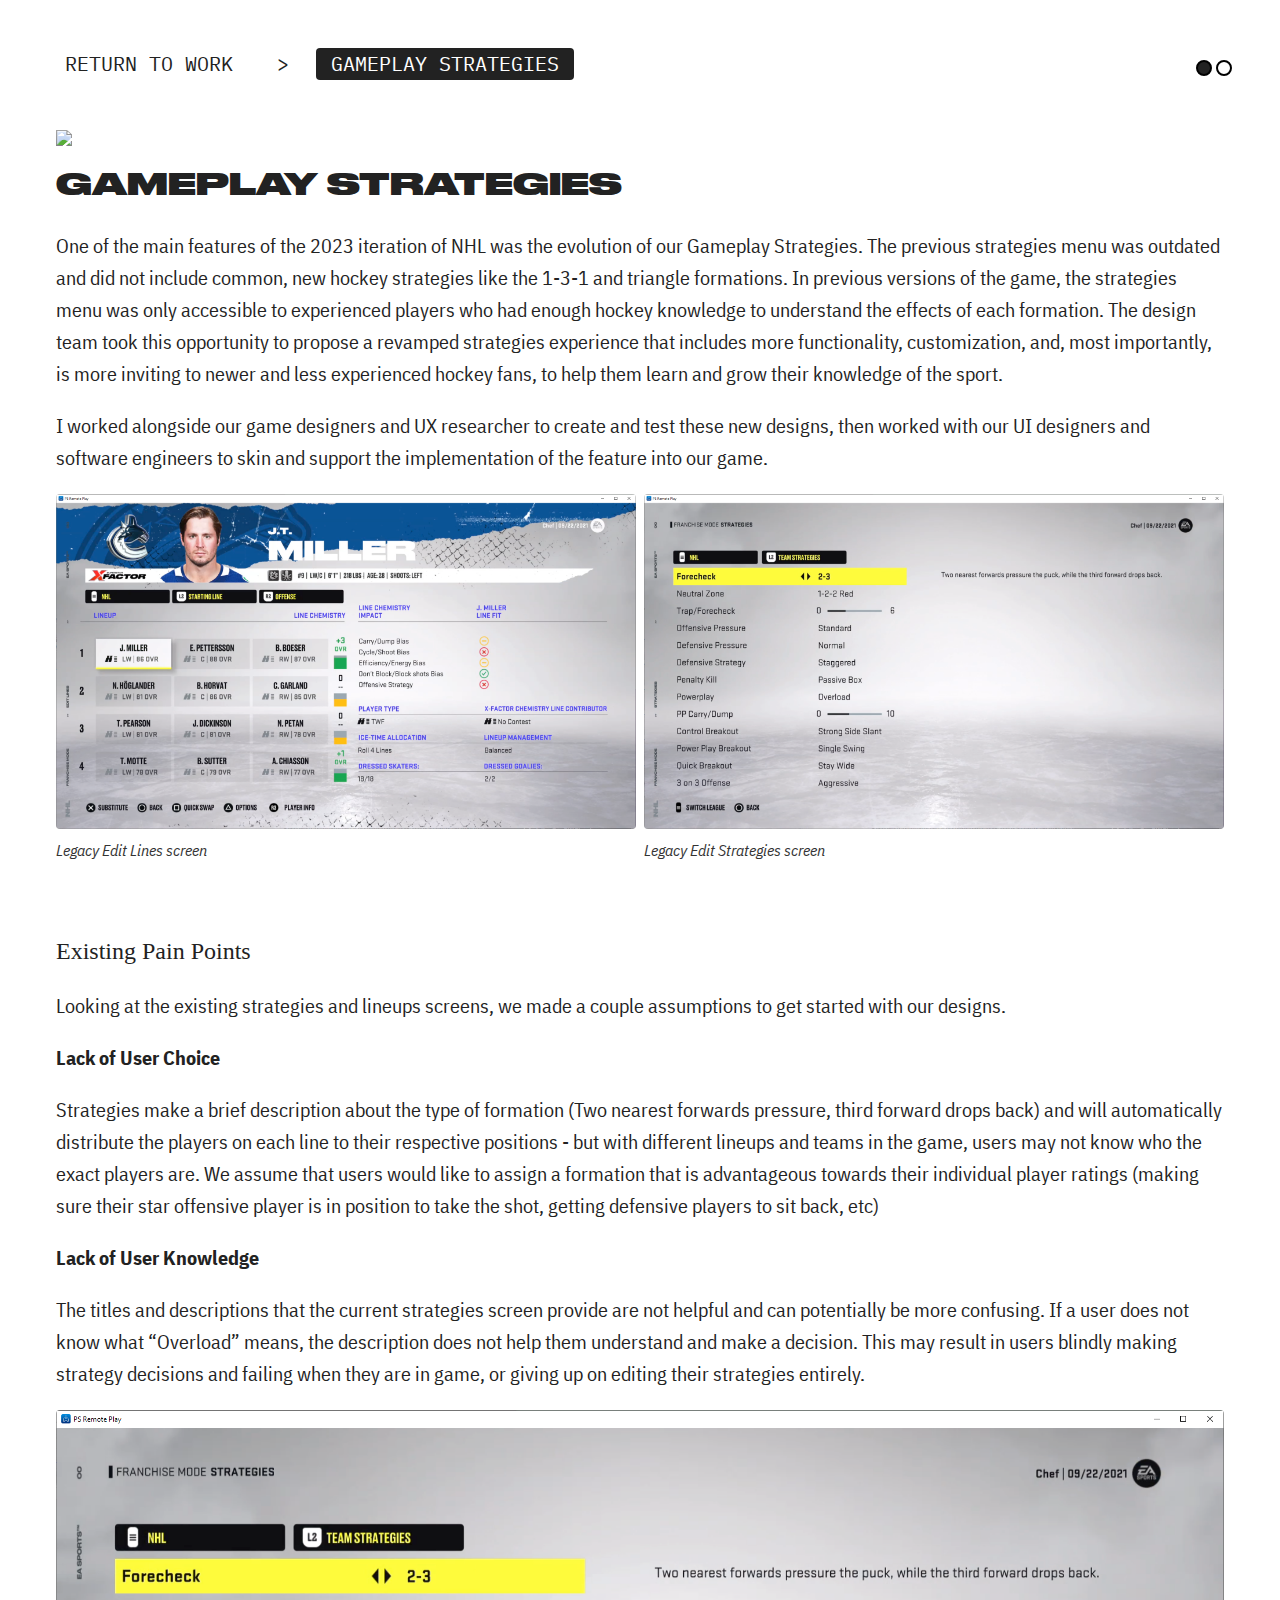
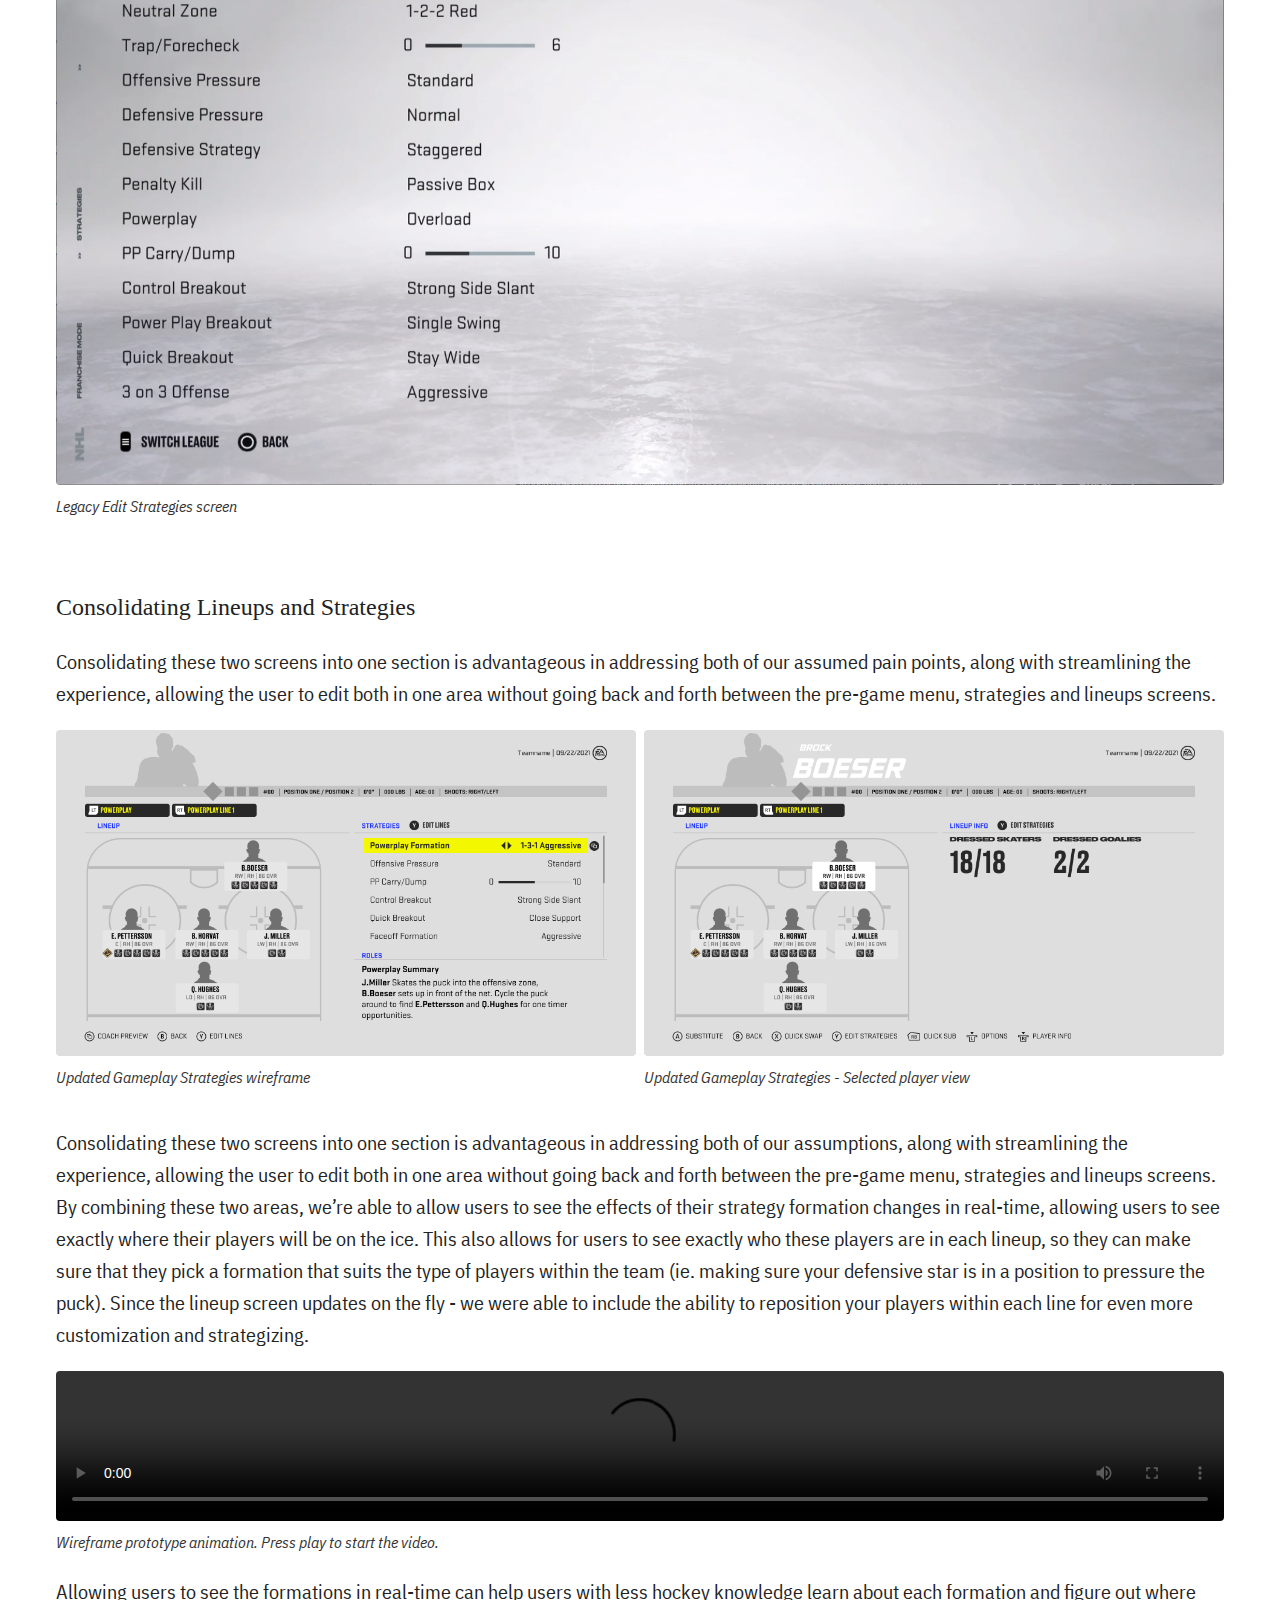
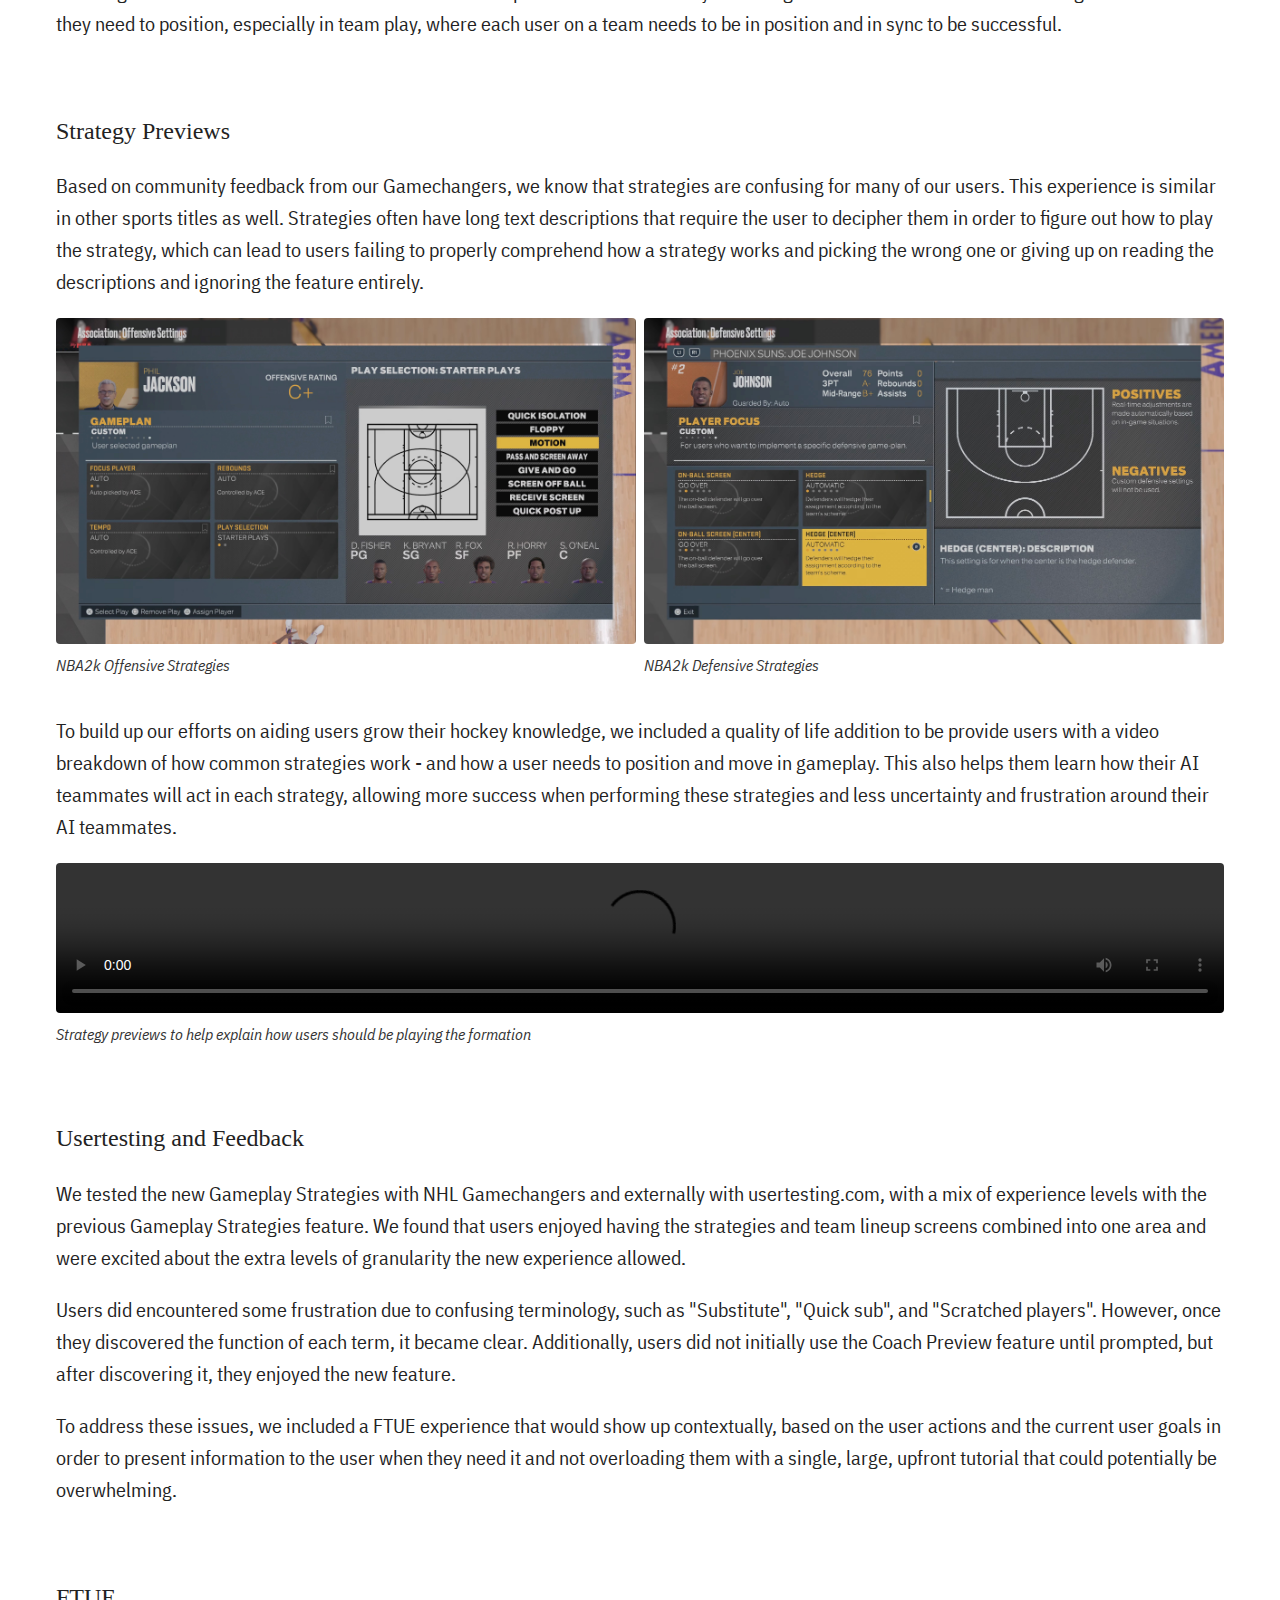
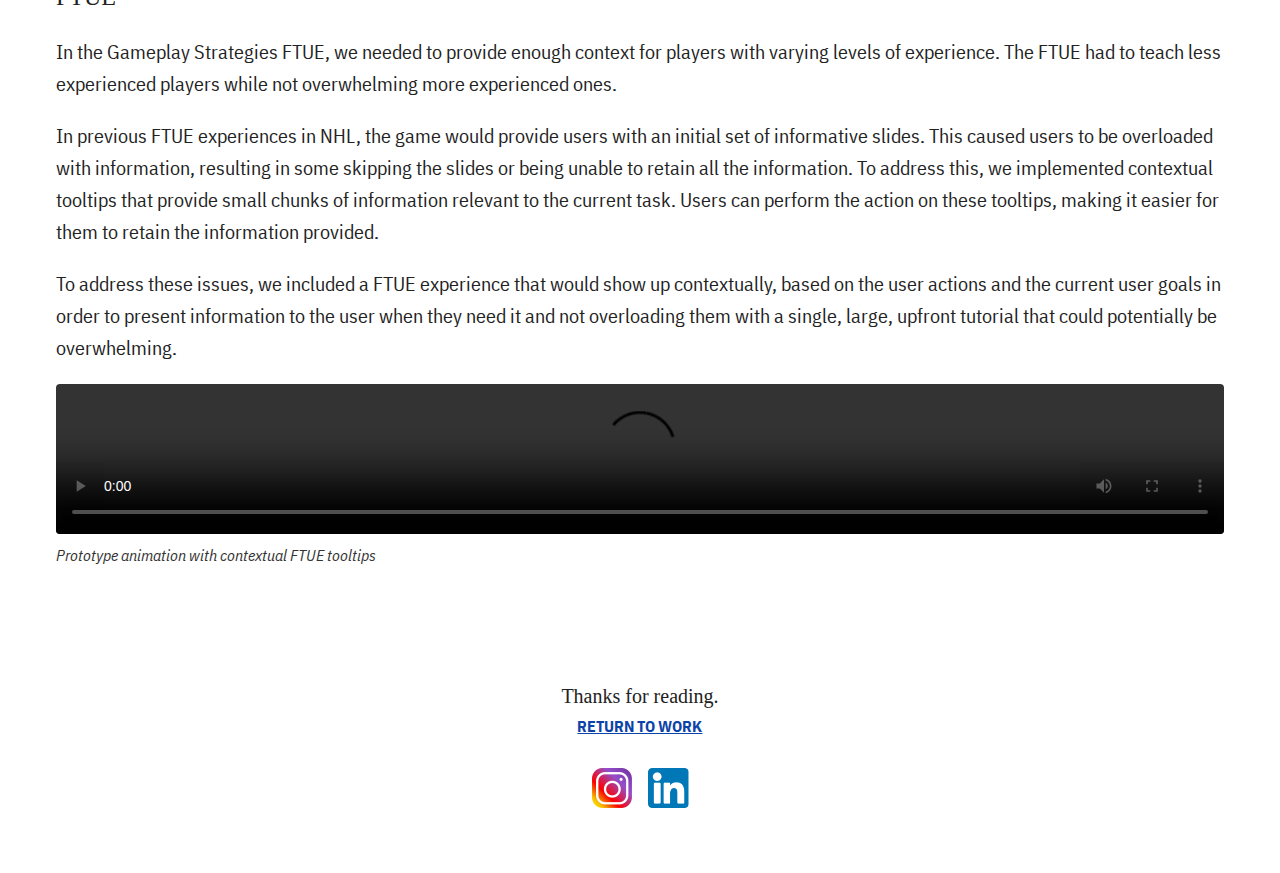
==== gameplay-strategies.html @ d0698bd5 "Added Gameplay Strats, quick fix to navbar href padding" ====
<!DOCTYPE html>
<!--[if lt IE 7]>      <html class="no-js lt-ie9 lt-ie8 lt-ie7"> <![endif]-->
<!--[if IE 7]>         <html class="no-js lt-ie9 lt-ie8"> <![endif]-->
<!--[if IE 8]>         <html class="no-js lt-ie9"> <![endif]-->
<!--[if gt IE 8]>      <html class="no-js"> <!--<![endif]-->
<html class="theme-light">
    <head>
        <meta charset="utf-8">
        <meta http-equiv="X-UA-Compatible" content="IE=edge">
        <title>Edwin Tang | Gameplay Strategies</title>
        <meta name="description" content="">
        <meta name="viewport" content="width=device-width, initial-scale=1">
        <link rel="stylesheet" href="portfolio-styles.css" type="text/css">
        <link rel="preconnect" href="https://fonts.googleapis.com">
        <link rel="preconnect" href="https://fonts.gstatic.com" crossorigin>
        <link href="https://fonts.googleapis.com/css2?family=IBM+Plex+Mono&family=IBM+Plex+Sans+Condensed:wght@400;500;700&display=swap" rel="stylesheet">
        <script src="javascript.js"></script> 
        <ul class="navbar">
            <div class="navbar-menu">
                <li class="navbar-item"><a href="index.html">RETURN TO WORK</a></li>
                <li class="navbar-arrow">></li>
                <li class="navbar-item-active ">GAMEPLAY STRATEGIES</li>    
            </div>
            <div class="color-change">
                <button class="color-change-icon" onclick="setDarkTheme()" id="dark-icon"></button>
                <button class="color-change-icon" onclick="setLightTheme()" id="light-icon"></button>
            </div>
        </ul>
    </head>
    <body>
        <!--[if lt IE 7]>
            <p class="browsehappy">You are using an <strong>outdated</strong> browser. Please <a href="#">upgrade your browser</a> to improve your experience.</p>
        <![endif]-->
        <div class="project-image">
            <img src="Assets/Project Thumbnails/NHL - Strategies Large Thumbnail.png" class="project-thumbnails">
        </div>

        <div class="project-intro">
            <span class="wide-text">GAMEPLAY STRATEGIES</span>
            <p>
                One of the main features of the 2023 iteration of NHL was the evolution of our Gameplay Strategies. The previous strategies menu was outdated and did not include common, new hockey strategies like the 1-3-1 and triangle formations. In previous versions of the game, the strategies menu was only accessible to experienced players who had enough hockey knowledge to understand the effects of each formation. The design team took this opportunity to propose a revamped strategies experience that includes more functionality, customization, and, most importantly, is more inviting to newer and less experienced hockey fans, to help them learn and grow their knowledge of the sport.
            </p>
            <p>
                I worked alongside our game designers and UX researcher to create and test these new designs, then worked with our UI designers and software engineers to skin and support the implementation of the feature into our game.
            </p>
            <p>
                <div class="two-column-row">
                    <div class="column">
                        <img src="Assets/gameplay-strategies/Legacy Edit Lines.png">
                        <p class="image-footer">Legacy Edit Lines screen</p>
                    </div>
                    <div class="column">
                        <img src="Assets/gameplay-strategies/Legacy Strategies.png">
                        <p class="image-footer">Legacy Edit Strategies screen</p>
                    </div>
                </div>
            </p>

        </div>
        <br />
        <div class="project-body">
            <span class="project-subheader">Existing Pain Points</span>
            <p>
                Looking at the existing strategies and lineups screens, we made a couple assumptions to get started with our designs. 
            </p>
            <p>
                <span style="font-weight: 700;">Lack of User Choice</span>
                <p>
                    Strategies make a brief description about the type of formation (Two nearest forwards pressure, third forward drops back) and will automatically distribute the players on each line to their respective positions - but with different lineups and teams in the game, users may not know who the exact players are. We assume that users would like to assign a formation that is advantageous towards their individual player ratings (making sure their star offensive player is in position to take the shot, getting defensive players to sit back, etc) 
                </p>
            </p>
            <p>
                <span style="font-weight: 700;">Lack of User Knowledge</span>
                <p>
                    The titles and descriptions that the current strategies screen provide are not helpful and can potentially be more confusing. If a user does not know what “Overload” means, the description does not help them understand and make a decision. This may result in users blindly making strategy decisions and failing when they are in game, or giving up on editing their strategies entirely.
                </p>
            </p>
            <div class="column">
                <img src="Assets/gameplay-strategies/Legacy Strategies.png">
                <p class="image-footer">Legacy Edit Strategies screen</p>
            </div>
            <br />
            <p><span class="project-subheader">Consolidating Lineups and Strategies</span></p>
            <p>
                Consolidating these two screens into one section is advantageous in addressing both of our assumed pain points, along with streamlining the experience, allowing the user to edit both in one area without going back and forth between the pre-game menu, strategies and lineups screens.
            </p>
            <p>
                <div class="two-column-row">
                    <div class="column">
                        <img src="Assets/gameplay-strategies/Strategies Wireframe - Default View.png">
                        <p class="image-footer">Updated Gameplay Strategies wireframe</p>
                    </div>
                    <div class="column">
                        <img src="Assets/gameplay-strategies/Strategies Wireframe - Edit Skater.png">
                        <p class="image-footer">Updated Gameplay Strategies - Selected player view</p>
                    </div>
                </div>
            </p>
            <p>
                Consolidating these two screens into one section is advantageous in addressing both of our assumptions, along with streamlining the experience, allowing the user to edit both in one area without going back and forth between the pre-game menu, strategies and lineups screens. By combining these two areas, we’re able to allow users to see the effects of their strategy formation changes in real-time, allowing users to see exactly where their players will be on the ice. This also allows for users to see exactly who these players are in each lineup, so they can make sure that they pick a formation that suits the type of players within the team (ie. making sure your defensive star is in a position to pressure the puck). Since the lineup screen updates on the fly - we were able to include the ability to reposition your players within each line for even more customization and strategizing.
            </p>
            <video controls loop><source src="Assets/gameplay-strategies/Strategies-Wireframe-Vid.mp4" type="video/mp4"></video>
            <p class="image-footer">Wireframe prototype animation. Press play to start the video.</p>
            <p>
                Allowing users to see the formations in real-time can help users with less hockey knowledge learn about each formation and figure out where they need to position, especially in team play, where each user on a team needs to be in position and in sync to be successful.
            </p>

            <br />

            <p><span class="project-subheader">Strategy Previews</span></p>
            <p>
                Based on community feedback from our Gamechangers, we know that strategies are confusing for many of our users. This experience is similar in other sports titles as well. Strategies often have long text descriptions that require the user to decipher them in order to figure out how to play the strategy, which can lead to users failing to properly comprehend how a strategy works and picking the wrong one or giving up on reading the descriptions and ignoring the feature entirely.

                <p>
                    <div class="two-column-row">
                        <div class="column">
                            <img src="Assets/gameplay-strategies/NBA2k-Offensive-Settings.jpeg">
                            <p class="image-footer">NBA2k Offensive Strategies</p>
                        </div>
                        <div class="column">
                            <img src="Assets/gameplay-strategies/NBA2k-Defensive-Settings.jpeg">
                            <p class="image-footer">NBA2k Defensive Strategies</p>
                        </div>
                    </div>
                </p>
                <p>
                    To build up our efforts on aiding users grow their hockey knowledge, we included a quality of life addition to be provide users with a video breakdown of how common strategies work - and how a user needs to position and move in gameplay. This also helps them learn how their AI teammates will act in each strategy, allowing more success when performing these strategies and less uncertainty and frustration around their AI teammates.
                </p>
                <video controls loop><source src="Assets/gameplay-strategies/Formation-Preview.mp4" type="video/mp4"></video>
            <p class="image-footer">Strategy previews to help explain how users should be playing the formation</p>

            </p>
            <br />
            <p>
                <p><span class="project-subheader">Usertesting and Feedback</span></p>
                <p>
                    We tested the new Gameplay Strategies with NHL Gamechangers and externally with usertesting.com, with a mix of experience levels with the previous Gameplay Strategies feature. We found that users enjoyed having the strategies and team lineup screens combined into one area and were excited about the extra levels of granularity the new experience allowed.   
                </p>
                <p>
                    Users did encountered some frustration due to confusing terminology, such as "Substitute", "Quick sub", and "Scratched players". However, once they discovered the function of each term, it became clear. Additionally, users did not initially use the Coach Preview feature until prompted, but after discovering it, they enjoyed the new feature.
                </p>
                <p>
                    To address these issues, we included a FTUE experience that would show up contextually, based on the user actions and the current user goals in order to present information to the user when they need it and not overloading them with a single, large, upfront tutorial that could potentially be overwhelming.
                </p>
            </p>
            <br />
            <p>
                <p><span class="project-subheader">FTUE</span></p>
                <p>
                    In the Gameplay Strategies FTUE, we needed to provide enough context for players with varying levels of experience. The FTUE had to teach less experienced players while not overwhelming more experienced ones.
                </p>
                <p>
                    In previous FTUE experiences in NHL, the game would provide users with an initial set of informative slides. This caused users to be overloaded with information, resulting in some skipping the slides or being unable to retain all the information. To address this, we implemented contextual tooltips that provide small chunks of information relevant to the current task. Users can perform the action on these tooltips, making it easier for them to retain the information provided.
                </p>
                <p>
                    To address these issues, we included a FTUE experience that would show up contextually, based on the user actions and the current user goals in order to present information to the user when they need it and not overloading them with a single, large, upfront tutorial that could potentially be overwhelming.
                </p>
                <video controls loop><source src="Assets/gameplay-strategies/FTUE-prototype.mp4" type="video/mp4"></video>
                <p class="image-footer">Prototype animation with contextual FTUE tooltips</p>
                <br />
            </p>

                <!----
                <div class="two-column-row">
                    <div class="column">
                        <img src="Assets/placeholder.png">
                    </div>
                    <div class="column">
                        <img src="Assets/placeholder.png">
                    </div>
                </div>
            </p>
        </div>


        <div class="two-column-row">
            <div class="column">
                <img src="Assets/placeholder.png">
            </div>
            <div class="column">
                <img src="Assets/placeholder.png">
            </div>
        </div>
    -->

        <div class="footer" id="social">
            <div class="footer-text-container">
                <span id="footer-text">Thanks for reading.</span>
                <a href="index.html#projects" id="back-to-top">RETURN TO WORK</a>
            </div>
            <div class="social-icons">
                <a target="_blank" href="https://www.instagram.com/ewkthanks/"><img class="footer-social-icons" src="Assets/social-icons/ig-icon.png"></a>
                <a target="_blank" href="https://www.linkedin.com/in/edwin-tang-b3b649b4/"><img class="footer-social-icons" src="Assets/social-icons/linkedin-icon.png"></a>
            </div>
        </div>
    </body>
</html>
---- portfolio-styles.css ----
@font-face {
    font-family: 'Druk-Wide';
    src: url(/fonts/Druk-Wide-Heavy.ttf);
    font-weight: bold;
    font-style: normal;
}

@font-face {
    font-family: 'Druk-Wide';
    src: url(/fonts/Druk-Wide-Medium.ttf);
    font-weight: normal;
    font-style: normal;
}

/*Theme Setup*/
.theme-light {
    --background-color: #fff;
    --font-color: #222;
    --footer-color: #333;
    --navhover-bg-color: #222;
    --navhover-color: #fff;
    --links-color: #0C43A8;
}

.theme-dark {
    --background-color: #222222;
    --font-color: #fff;
    --footer-color: #cbcbcb;
    --navhover-bg-color: #fff;
    --navhover-color: #222;
    --links-color: #7BA7F8;
}

html {
    scroll-behavior: smooth;
}

.hyperlinks {
    font-weight: 700;
    color: var(--links-color);
}

/*Navbar Styling*/

.navbar {
    list-style-type: none;
    font-family: 'IBM Plex Mono', monospace;
    max-height: 117px;
    position: fixed;
    display: flex;
    padding: 48px 48px 32px 48px;
    justify-content: space-between;
    align-items: center;
    background-color: var(--background-color);
    left: 0px;
    right: 0px;
    top: 0px;
    margin-top: 0px;

}

.navbar-menu {
    display: block;
    align-items: center;
    align-self: stretch;
    width: auto;
}

.navbar-menu a {
    color: var(--font-color);
    text-decoration: none;
}

.navbar-item {
    display: inline-block;
    padding: 0px;
    border-radius: 4px;
}

.navbar-item a {
    padding: 4px 17px 4px 17px;
}

.navbar-arrow {
    display: inline-block;
    padding: 0px 15px 0px 15px;
    border-radius: 4px;
    color: var(--font-color);
}
 
.navbar-item:hover {
    background-color: var(--navhover-bg-color);
    color: var(--navhover-color);
    -webkit-transition: all 150ms ease-in-out;
    -moz-transition: all 150ms ease-in-out;
    transition: all 150ms ease-in-out;
}

.navbar-item:not(hover) {
    background-color: var(--background-color);
    color: var(--font-color);
    -webkit-transition: all 150ms ease-in-out;
    -moz-transition: all 150ms ease-in-out;
    transition: all 150ms ease-in-out;
}

.navbar-item a:hover {
    color: var(--navhover-color);
    -webkit-transition: all 150ms ease-in-out;
    -moz-transition: all 150ms ease-in-out;
    transition: all 150ms ease-in-out;
}

.navbar-item a:not(hover) {
    color: var(--font-color);
    -webkit-transition: all 150ms ease-in-out;
    -moz-transition: all 150ms ease-in-out;
    transition: all 150ms ease-in-out;
}

/* Active Breadcrumb*/
.navbar-item-active {
    display: inline-block;
    background-color: var(--navhover-bg-color);
    color: var(--navhover-color);
    padding: 0px 15px;
    border-radius: 4px;
}

/*Color Change Icons*/

.color-change {
    display: flex;
    align-items: flex-start;
    gap: 4px;
}

.color-change-icon {
    display: inline-block;
    height: 16px;
    width: 16px;
}

#dark-icon {
    background-color:#222;
    border: 2px solid black;    
    
    border-radius:50%;
    -moz-border-radius:50%;
    -webkit-border-radius:50%;
    
}

#light-icon {
    background-color:#fff;
    border: 2px solid black;    
    border-radius:50%;
    -moz-border-radius:50%;
    -webkit-border-radius:50%;
    
    
}

/*End Color Change and Navbar*/

body {
    background-color: var(--background-color);
    font-family: 'IBM Plex Sans Condensed', sans-serif;
    font-size: 20px;
    color: var(--font-color);
    line-height: 1.6;
}

ul li:not(:last-child) {
    margin-bottom: 8px;
}

.hero {
    display: flex;
    height: 70vh;
    padding: 64px 48px;
    flex-direction: column;
    justify-content: center;
    align-items: center;
    flex-shrink: 0;
    
}

.hero-intro-container {
    margin: auto;
    display: flex;
    padding: 32px;
    flex-direction: column;
    align-items: flex-start;
    align-self: stretch;
    gap: 0px;
    width: 640px;
}

.hero-intro-container p:not(:last-child) {
    margin-bottom: 16px;
    margin-top: 0px;
}

.hero-intro-container p:last-child {
    margin: 0px;
}

#hero-subheader {
    font-weight: 500;
}

#header {
    font-family: 'Druk-Wide';
    font-weight: bold;
    font-size: 30px;
    
}

#easports {
    color: var(--links-color);
    font-weight: 700;   
}

#resume {
    color: var(--links-color);
    font-weight: 700;
    font-size: 16px;
    margin-right: 32px;
}

#linkedin {
    color: var(--links-color);
    font-weight: 700;
    font-size: 16px;
}


/*Projects Container*/

.projects {
    display: flex;
    max-width: 1528px;
    height: 100%;
    margin-left: auto;
    margin-right: auto;
    padding: 64px 48px;
    flex-direction: column;
    justify-content: center;
    align-items: center;
    flex-shrink: 0;
    
}

.projects-header {
    display: flex;
    justify-content: space-between;
    align-items: center;
    align-self: stretch;
    width: 100%;
}

.wide-text {
    font-family: 'Druk-Wide';
    font-weight: bold;
    font-size: 30px;
    color: var(--font-color);
    
}

.project-filter {
    list-style-type: none;
    font-family: 'IBM Plex Mono', monospace;
    display: flex;
    align-items: flex-start;
    
}

/*
.project-filter li:hover {
    background-color: var(--navhover-bg-color);
    color: var(--navhover-color);
    -webkit-transition: all 150ms ease-in-out;
    -moz-transition: all 150ms ease-in-out;
    transition: all 150ms ease-in-out;
}
*/
.project-filter .filter-button {
    background-color: var(--background-color);
    font-family: 'IBM Plex Mono', monospace;
    font-size: 18px;
    border: none;
    padding: 8px 15px 8px 15px;
    border-radius: 4px;
}

.project-filter .filter-button:not(:last-child) {
    margin-right: 8px;
}

.project-filter .filter-button:hover {
    background-color: var(--navhover-bg-color);
    color: var(--navhover-color);
    -webkit-transition: all 150ms ease-in-out;
    -moz-transition: all 150ms ease-in-out;
    transition: all 150ms ease-in-out;
    cursor: pointer;
}

.project-filter .filter-button.filter-active {
    background-color: var(--navhover-bg-color);
    color: var(--navhover-color);
}

.project-filter .filter-button:not(hover) {
    background-color: var(--background-color);
    color: var(--font-color);
    -webkit-transition: all 150ms ease-in-out;
    -moz-transition: all 150ms ease-in-out;
    transition: all 150ms ease-in-out;
}

.project-filter-link {
    display: none;
}

.project-filter-show {
    display: block;
}

.project-thumbnails-container {
    margin-top: 40px;
}

.project-thumbnails-container:hover a {
    opacity: 0.7;
    -webkit-transition: opacity 300ms ease-in-out;
    -moz-transition: opacity 300ms ease-in-out;
    transition: opacity 300ms ease-in-out;
}

.project-thumbnails-container:not(hover) a {
    opacity: 1;
    -webkit-transition: opacity 300ms ease-in-out;
    -moz-transition: opacity 300ms ease-in-out;
    transition: opacity 300ms ease-in-out;
}

.project-thumbnails {
    width: 100%;
}

.project-thumbnails-container a:hover {
    opacity: 1;
    -webkit-transition: opacity 300ms ease-in-out;
    -moz-transition: opacity 300ms ease-in-out;
    transition: opacity 300ms ease-in-out;
}

/*Footer Styling*/

.footer {
    display: flex;
    max-width: 1528px;
    height: auto;
    margin-left: auto;
    margin-right: auto;
    padding: 48px 24px;
    flex-direction: column;
    justify-content: center;
    align-items: center;
    flex-shrink: 0;
}

.footer-text-container {
    display: flex;
    flex-direction: column;
    align-items: flex-start;
    gap: 8px;
}

#footer-text {
    color: var(--font-color);
    font-family: 'Druk-Wide';
    font-weight: normal;
    font-size: 20px;
    font-style: normal;
    line-height: normal;
}

#back-to-top {
    color: var(--links-color);
    font-family: IBM Plex Sans Condensed;
    font-size: 16px;
    font-style: normal;
    font-weight: 700;
    line-height: normal;
    text-decoration-line: underline;
    align-items: center;
    display: flex;
    margin: auto;
}

.social-icons {
    margin-top: 32px;
    display: flex;
    align-items: flex-start;
    gap: 16px;
}

.footer-social-icons {
    height: 40px;
    width: auto;
}

/*PROJECT PAGE CSS*/
.project-image {
    margin-top: 130px;
    max-width: 1528px;
    margin-left: auto;
    margin-right: auto;
    display: flex;
    flex-direction: column;
    align-items: center;
    gap: 10px; 
    padding: 0px 48px;
}

.project-intro {
    margin-top: 16px;
    max-width: 1528px;
    margin-left: auto;
    margin-right: auto;
    padding: 0px 48px;
}

.project-intro img {
    max-width: 1528px;
    width: 100%;
    margin-left:auto;
    margin-right: auto;
}

.image-footer {
    font-size: 16px;
    color: var(--footer-color);
    margin-top: 0%;
    font-style: italic;
}

.project-body {
    padding: 0px 48px;
    max-width: 1528px;
    margin-left: auto;
    margin-right: auto;
}

.project-body img {
    width: 100%;
    border-radius: 4px;
}

video {
    width: 100%;
    border-radius: 4px;
}

.project-subheader {
    font-family: 'Druk-Wide';
    font-size: 24px;
    color: var(--font-color);
    
}

strong {
    color: #F5BD42;
}

/*TWO COLUMN GRID*/

.two-column-row {
    display: flex;
    column-gap: 8px;
}


.two-column-row .column {
    flex: 50%;
}

.two-column-row .column img {
    width: 100%;
    border-radius: 4px;
}
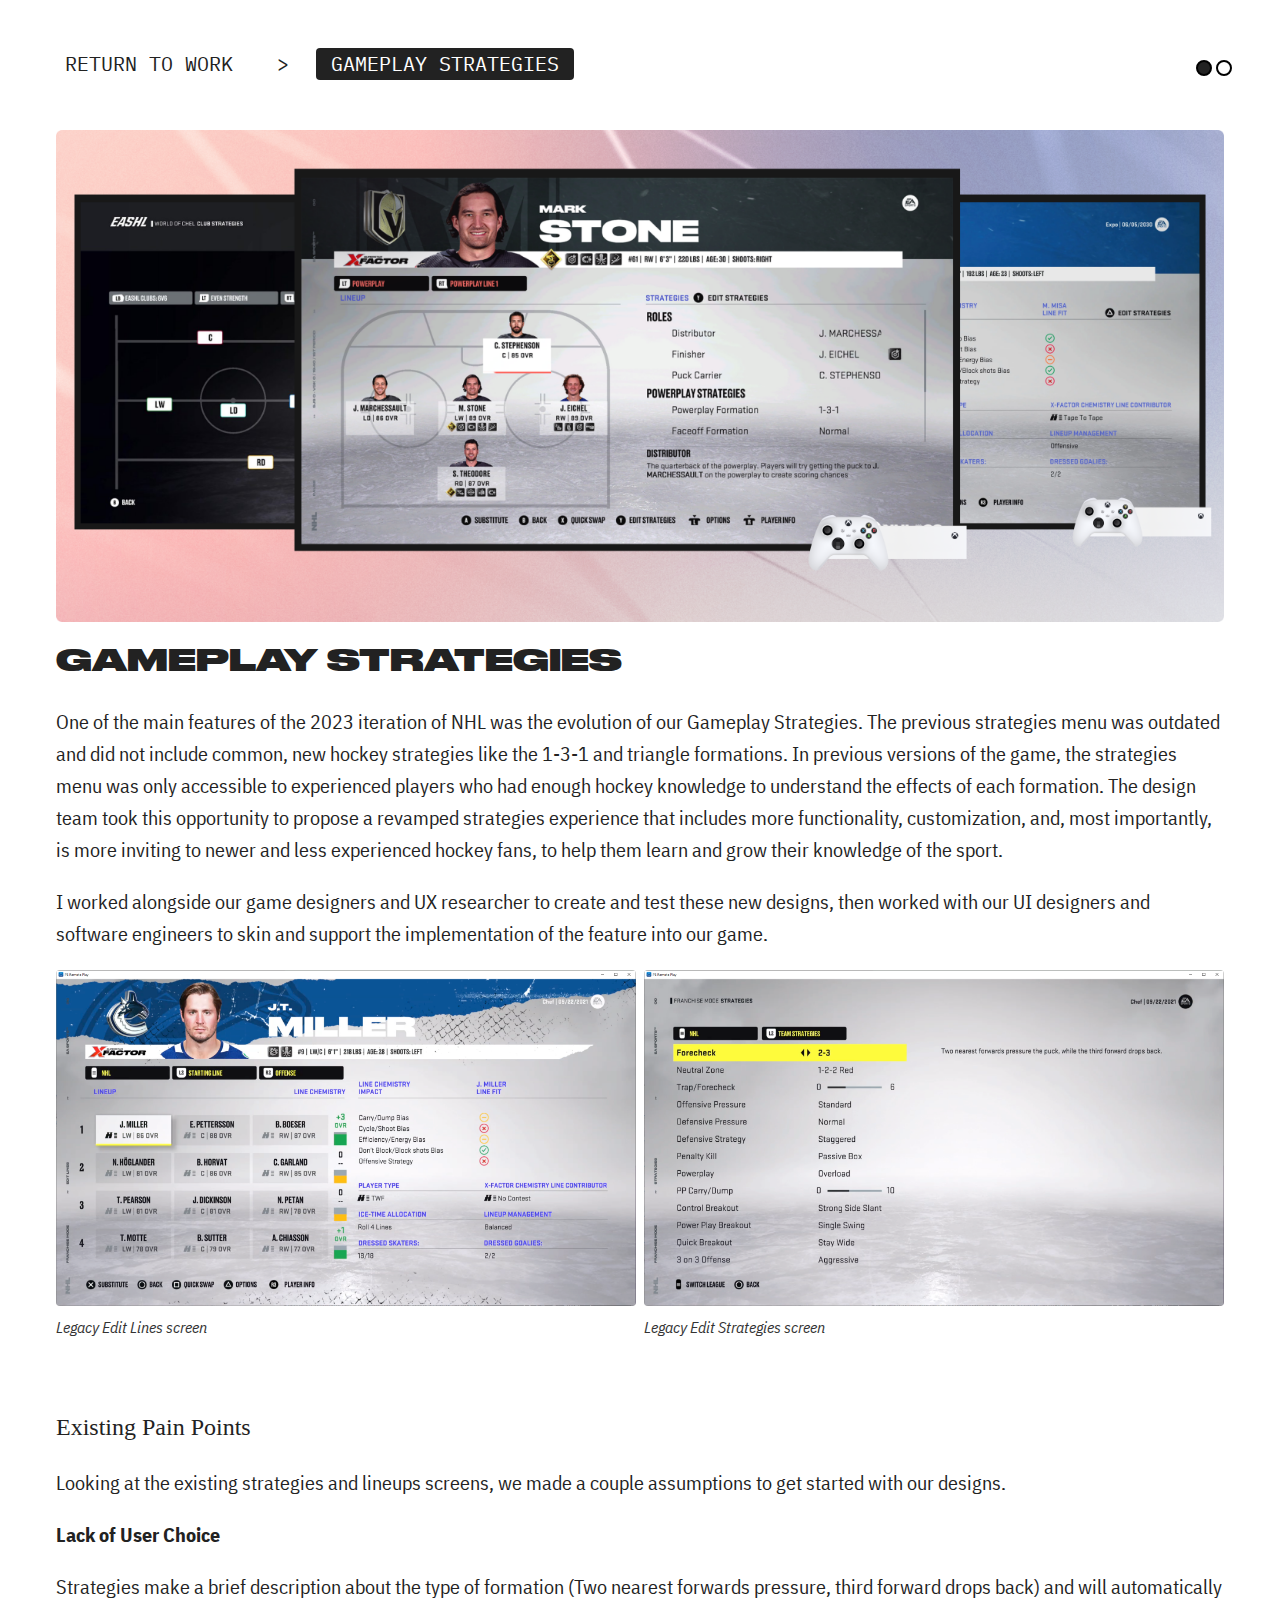
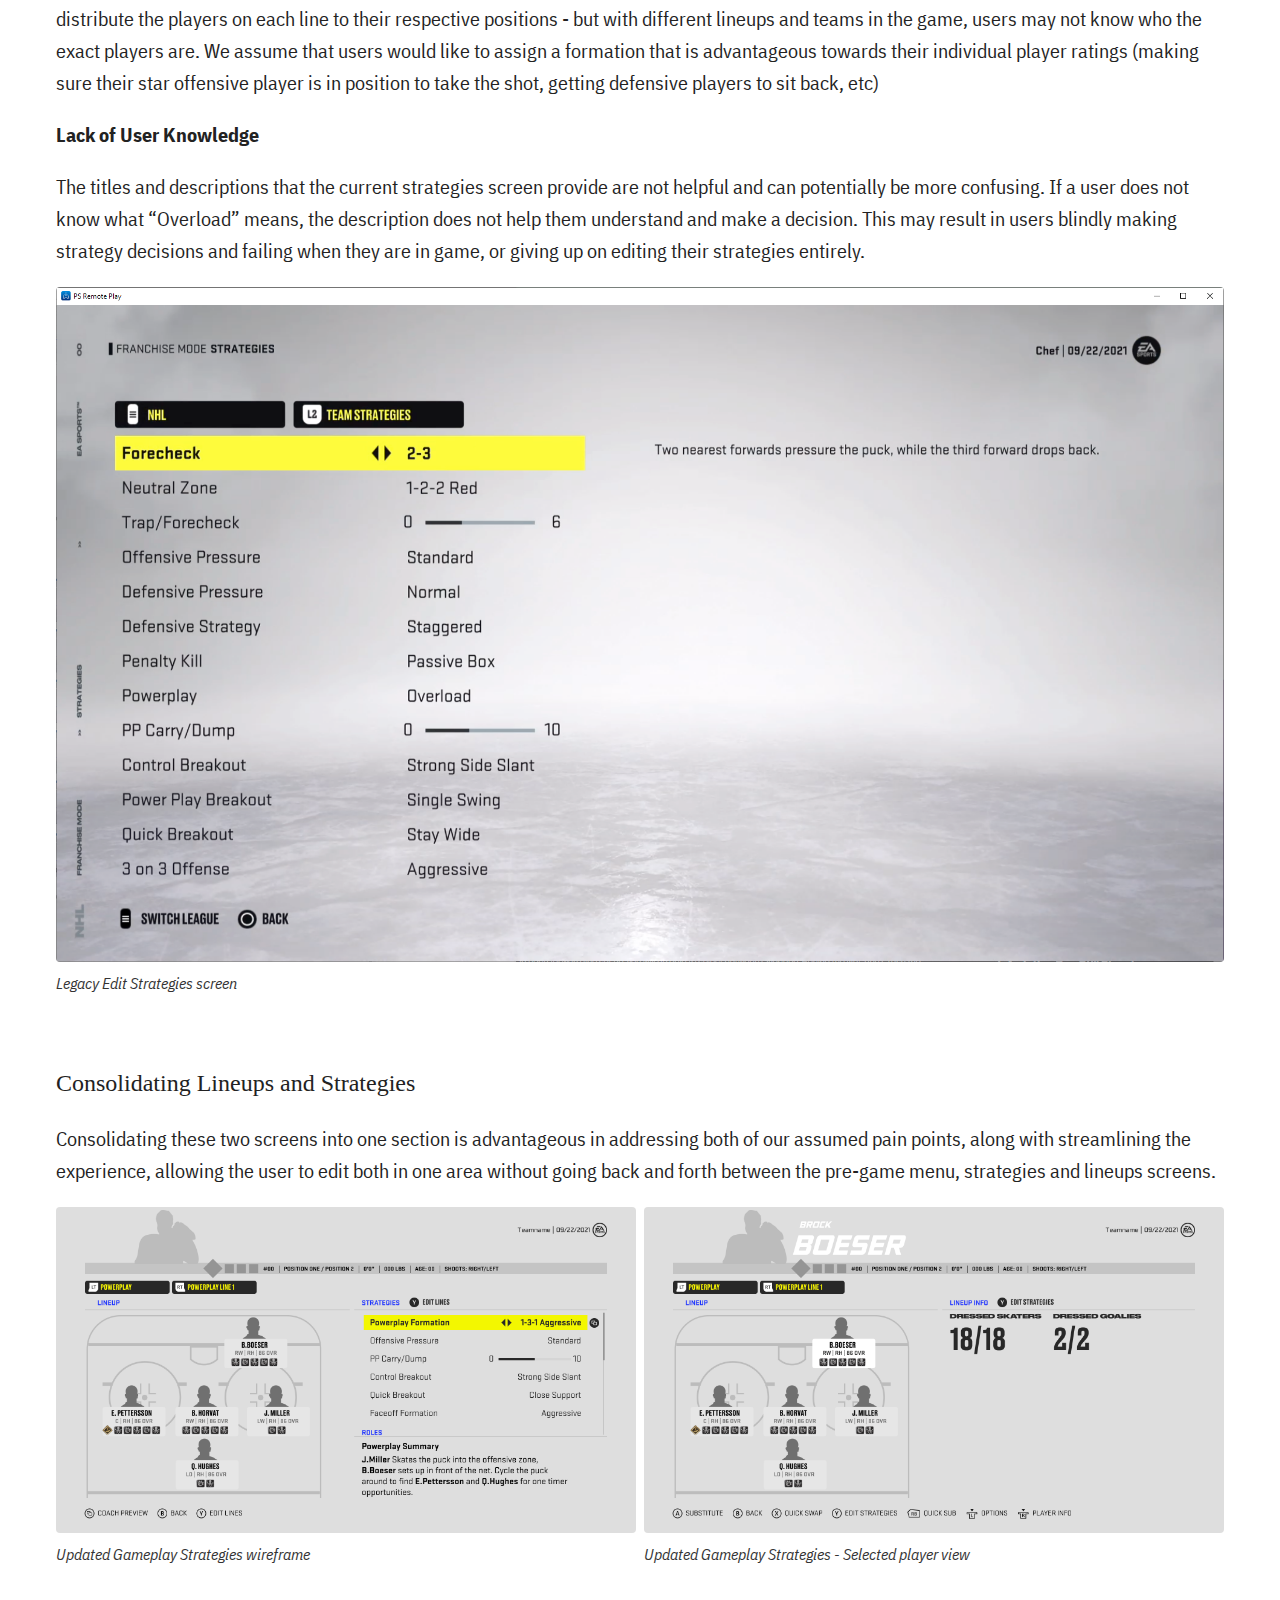
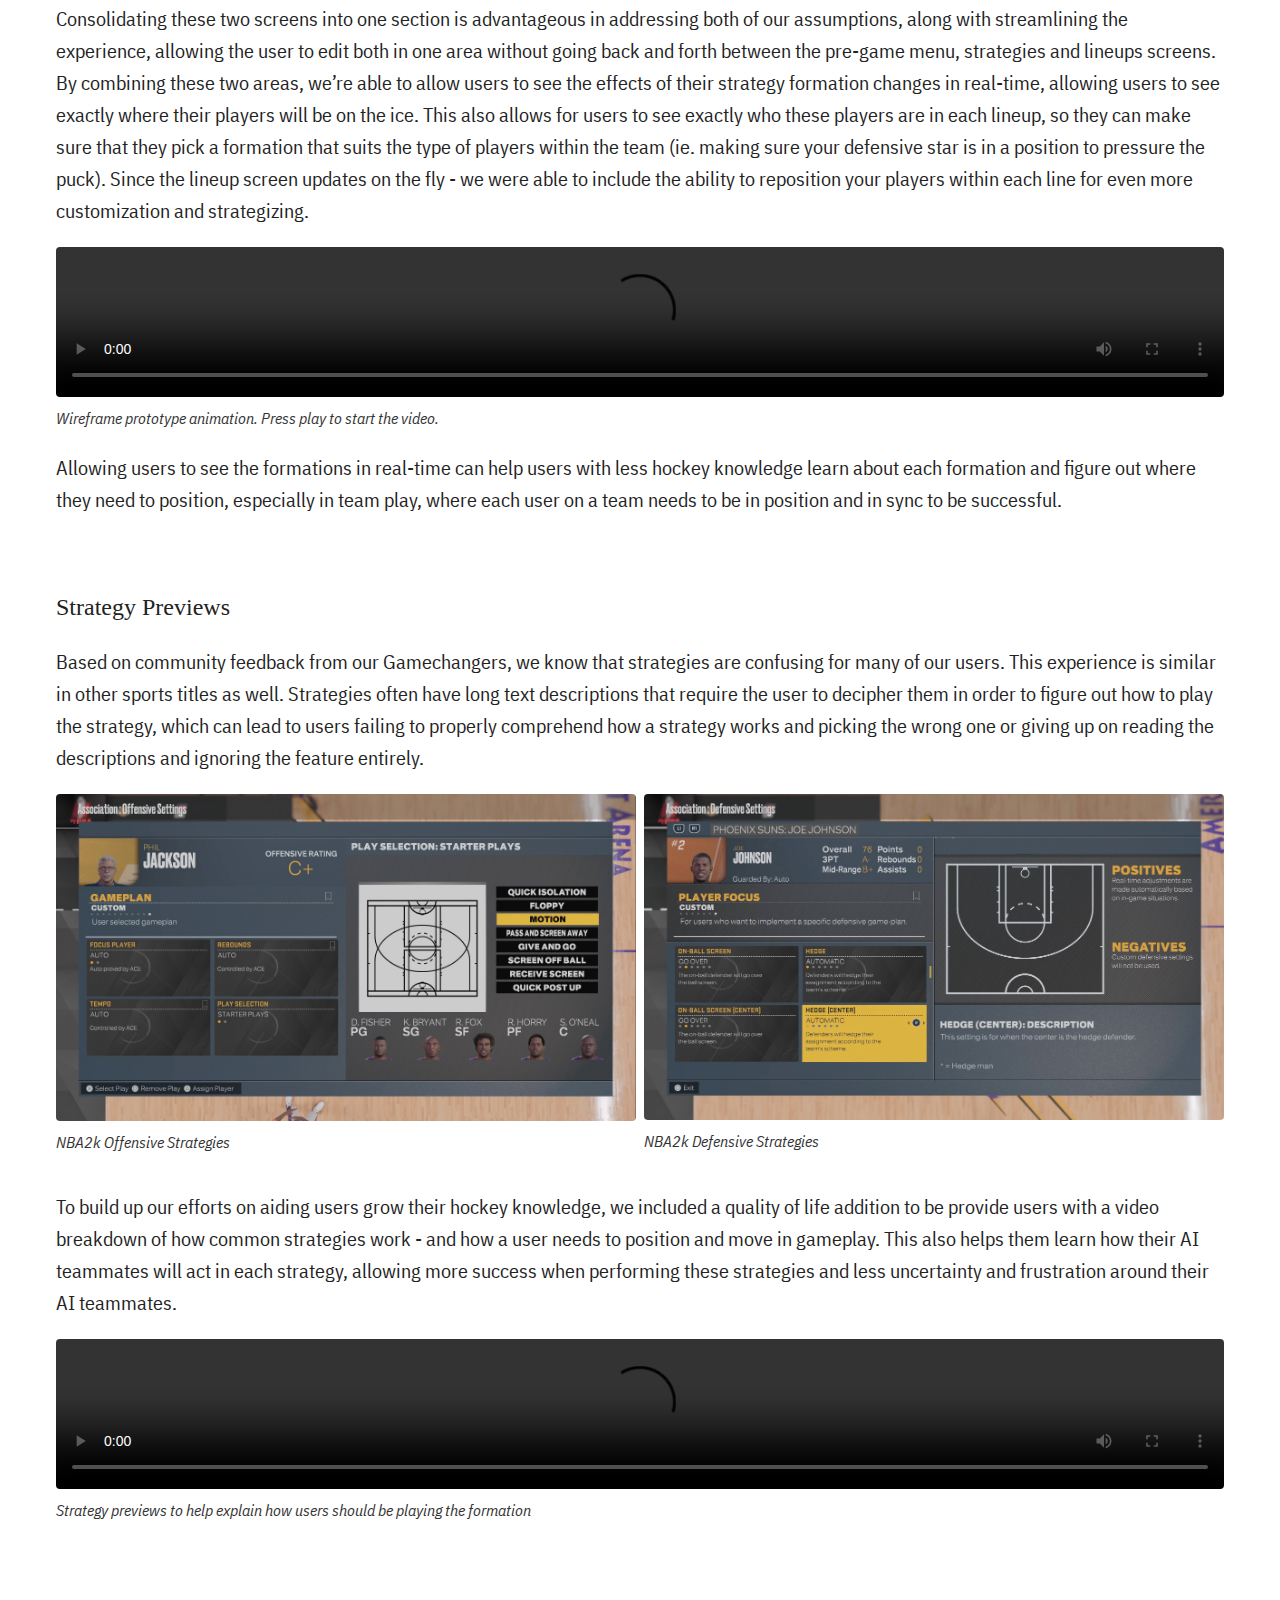
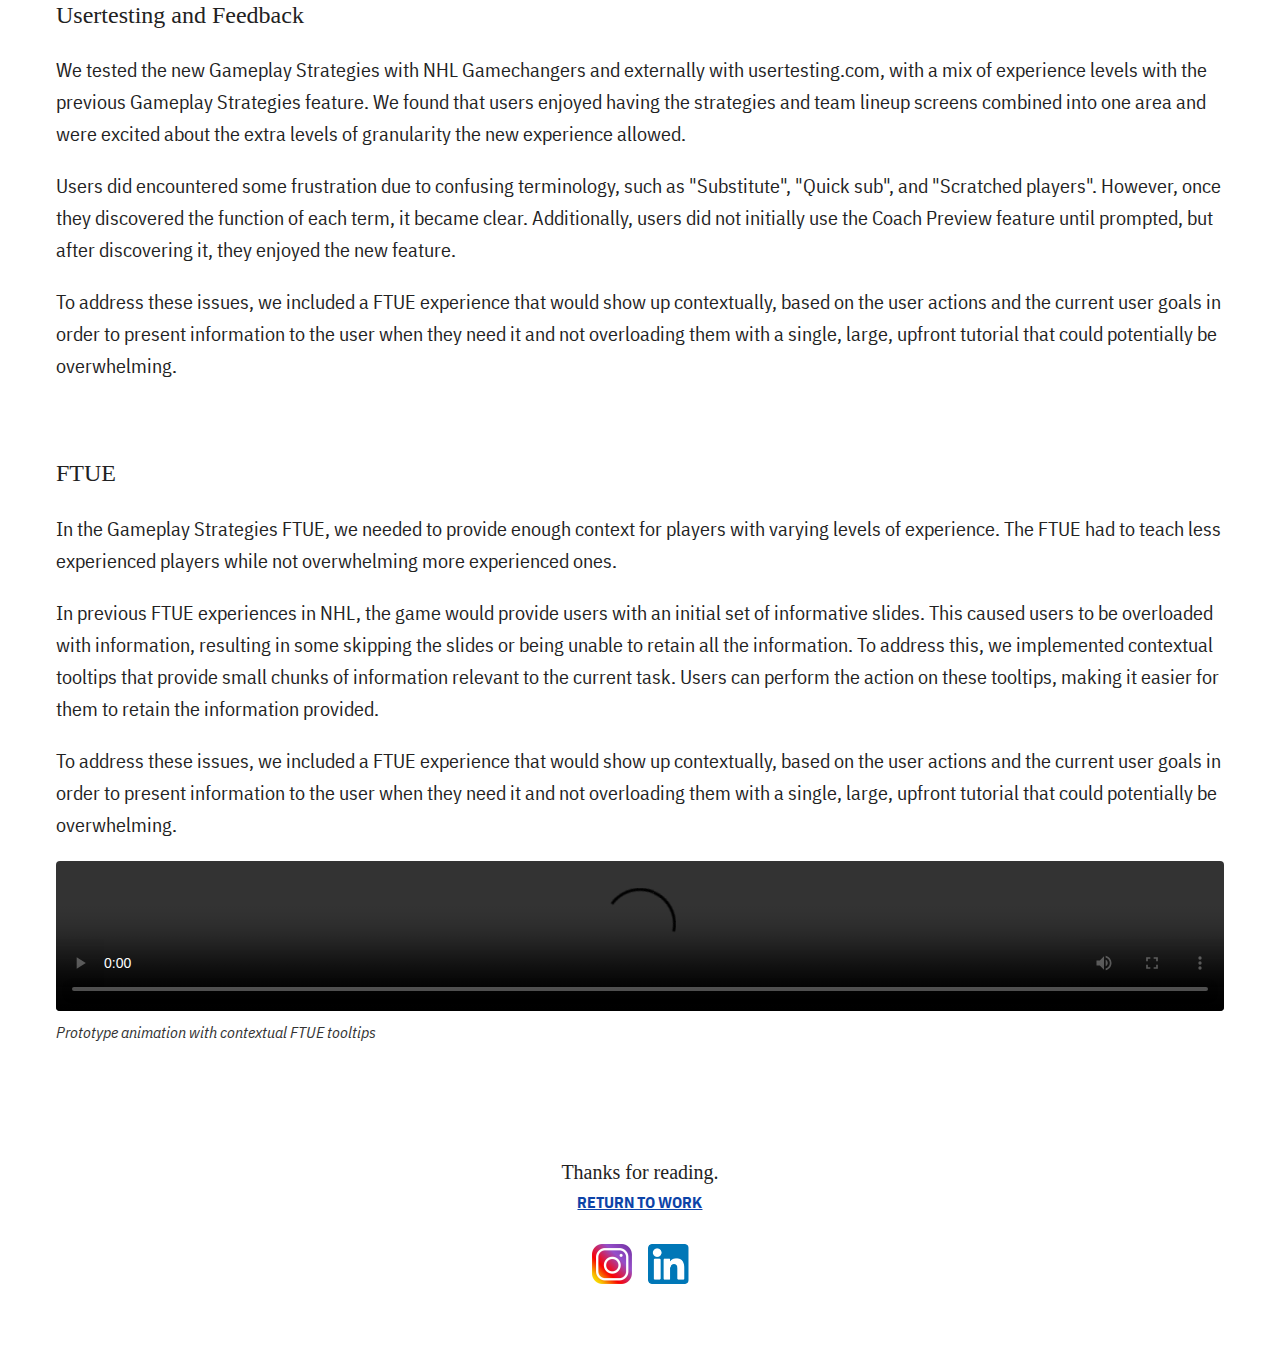
==== commit c9224ed0: "Fixed project header images, added a spot for CZ project image" ====
--- a/gameplay-strategies.html
+++ b/gameplay-strategies.html
@@ -32,7 +32,7 @@
             <p class="browsehappy">You are using an <strong>outdated</strong> browser. Please <a href="#">upgrade your browser</a> to improve your experience.</p>
         <![endif]-->
         <div class="project-image">
-            <img src="Assets/Project Thumbnails/NHL - Strategies Large Thumbnail.png" class="project-thumbnails">
+            <img src="Assets/gameplay-strategies/NHL - Strategies - Project Header Image.png" class="project-thumbnails">
         </div>
 
         <div class="project-intro">
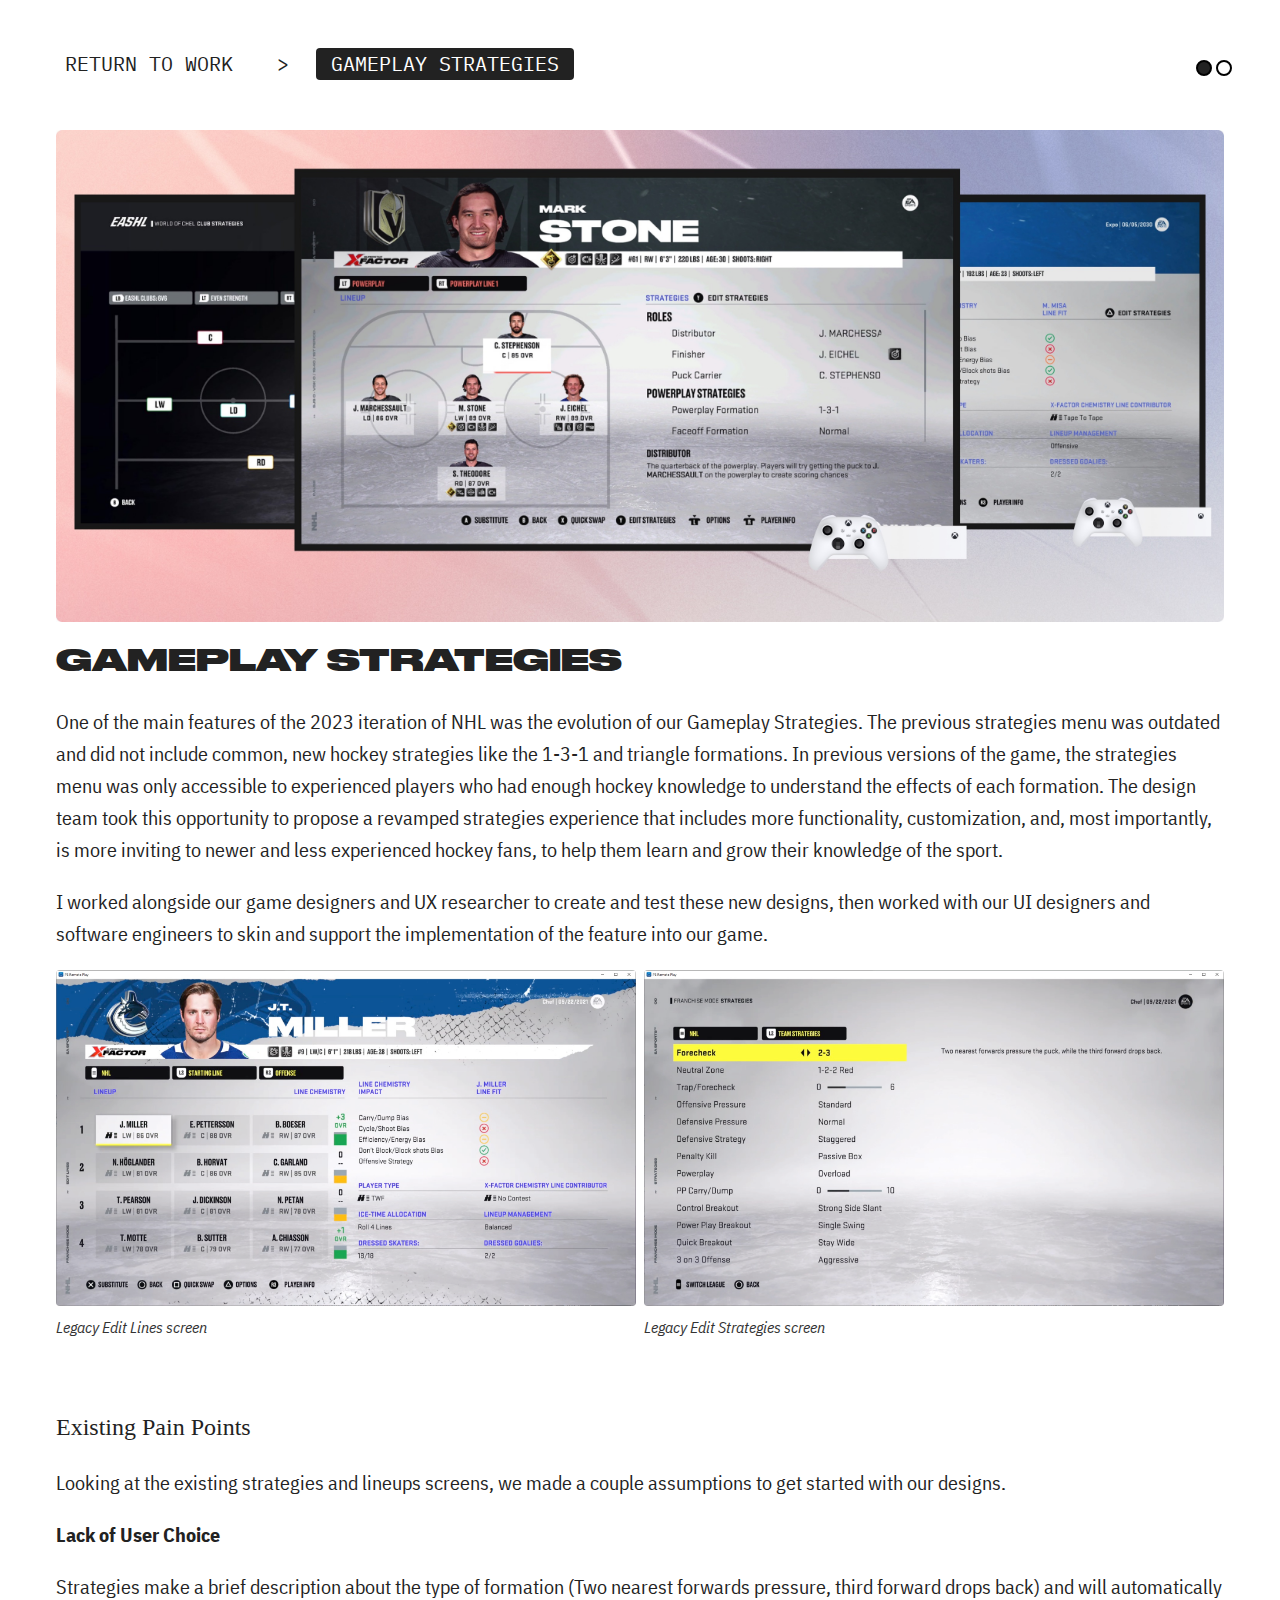
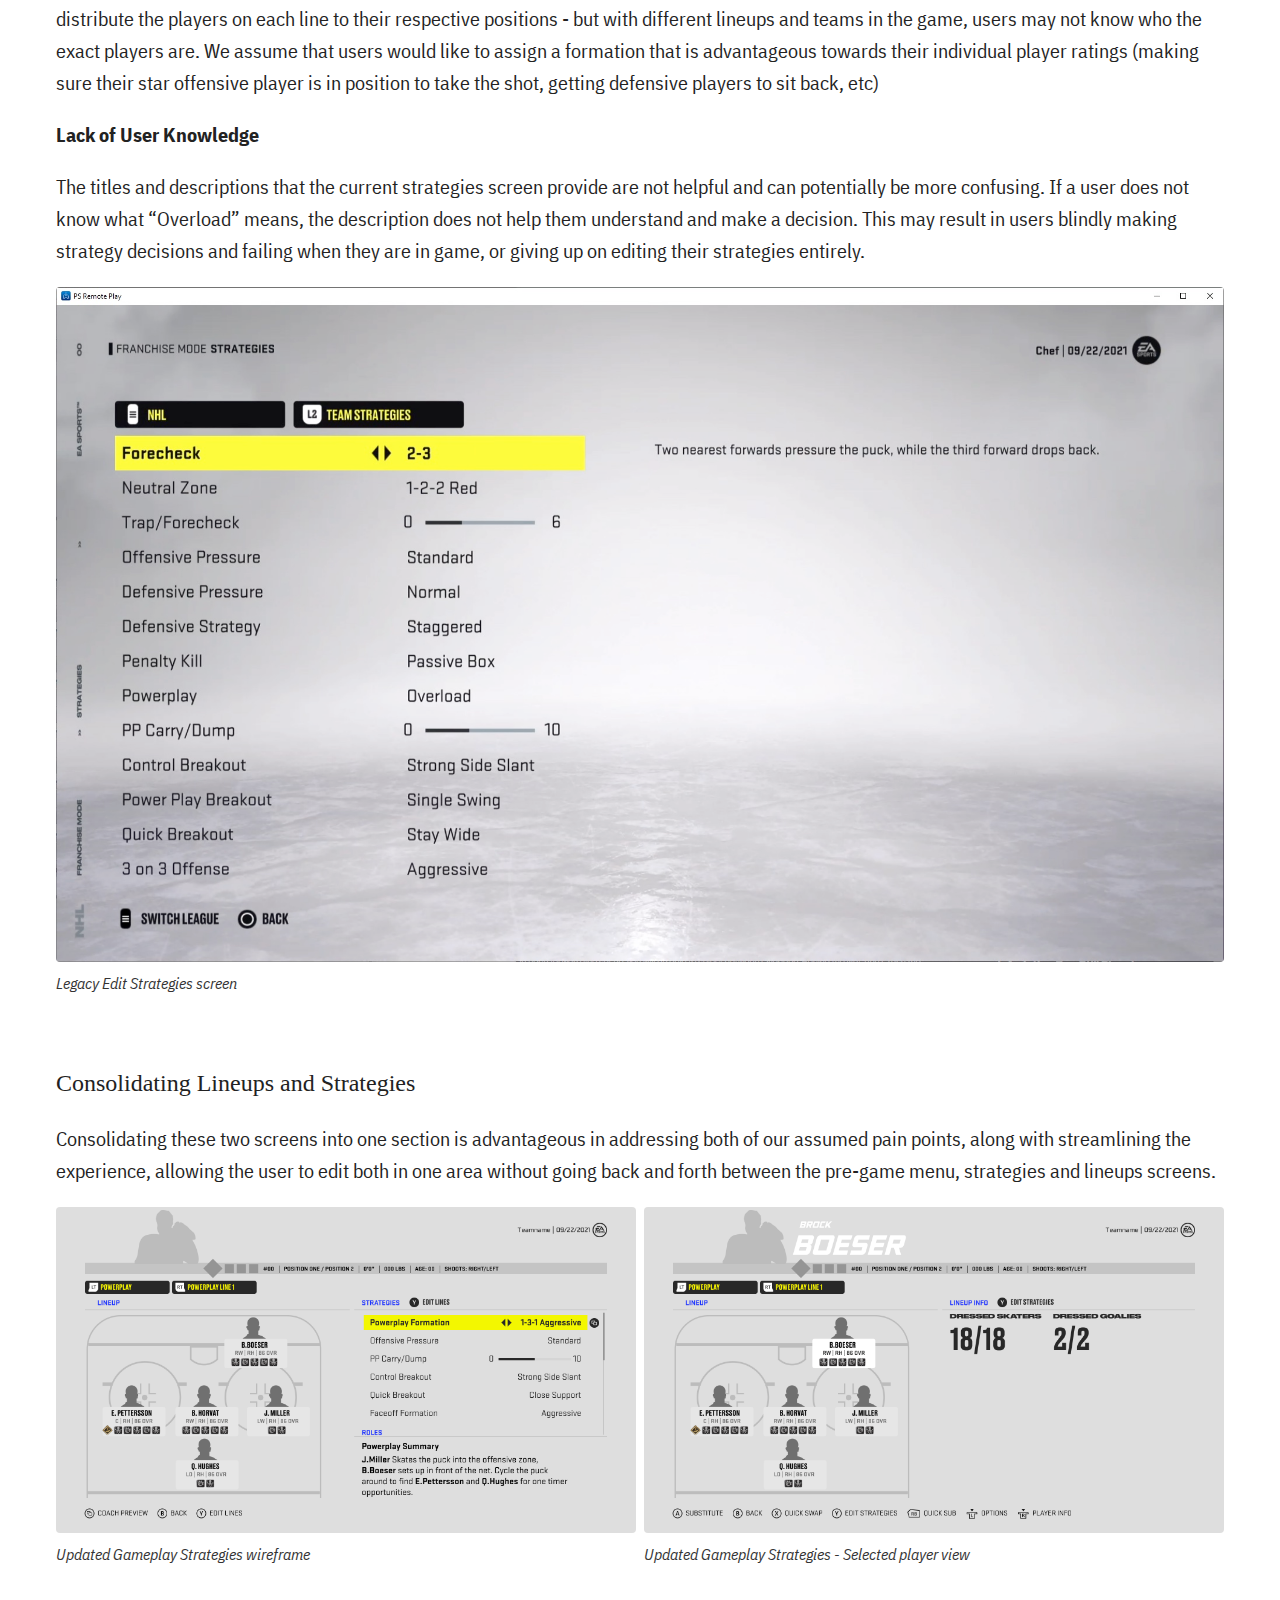
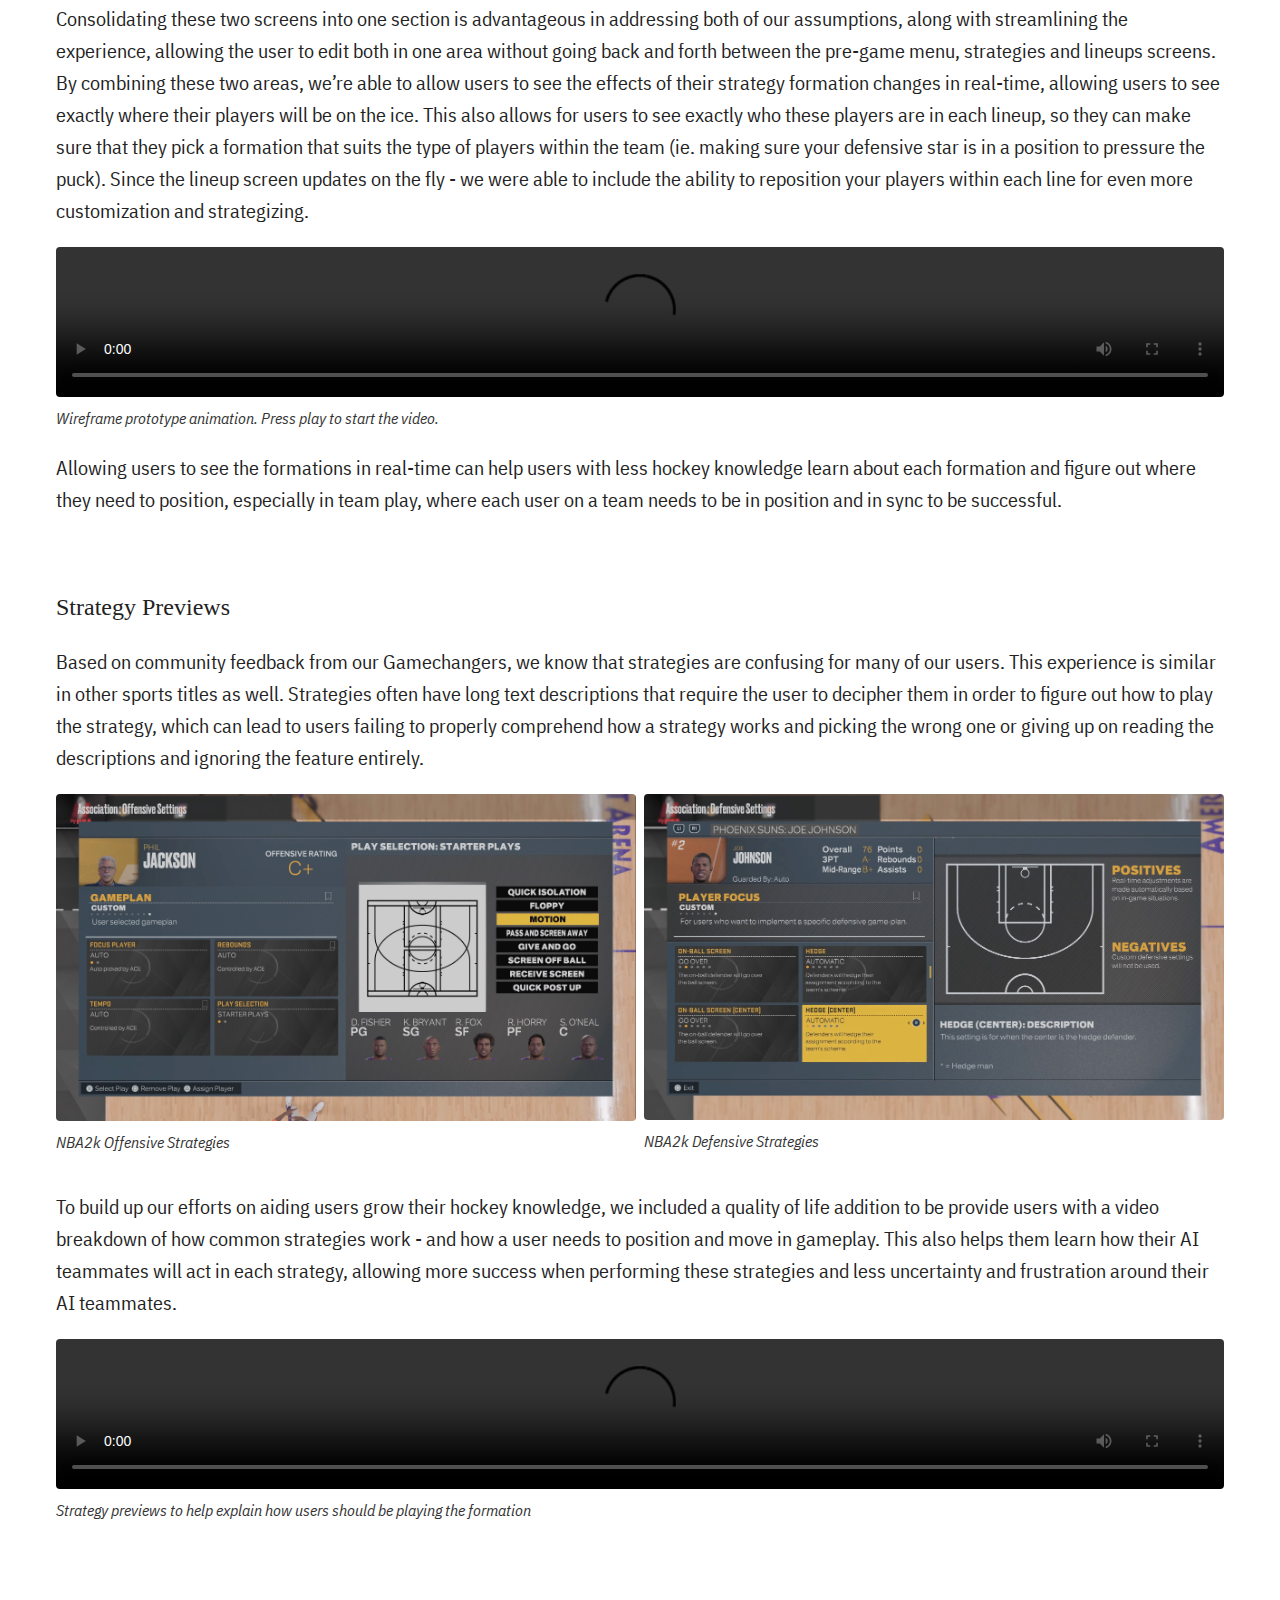
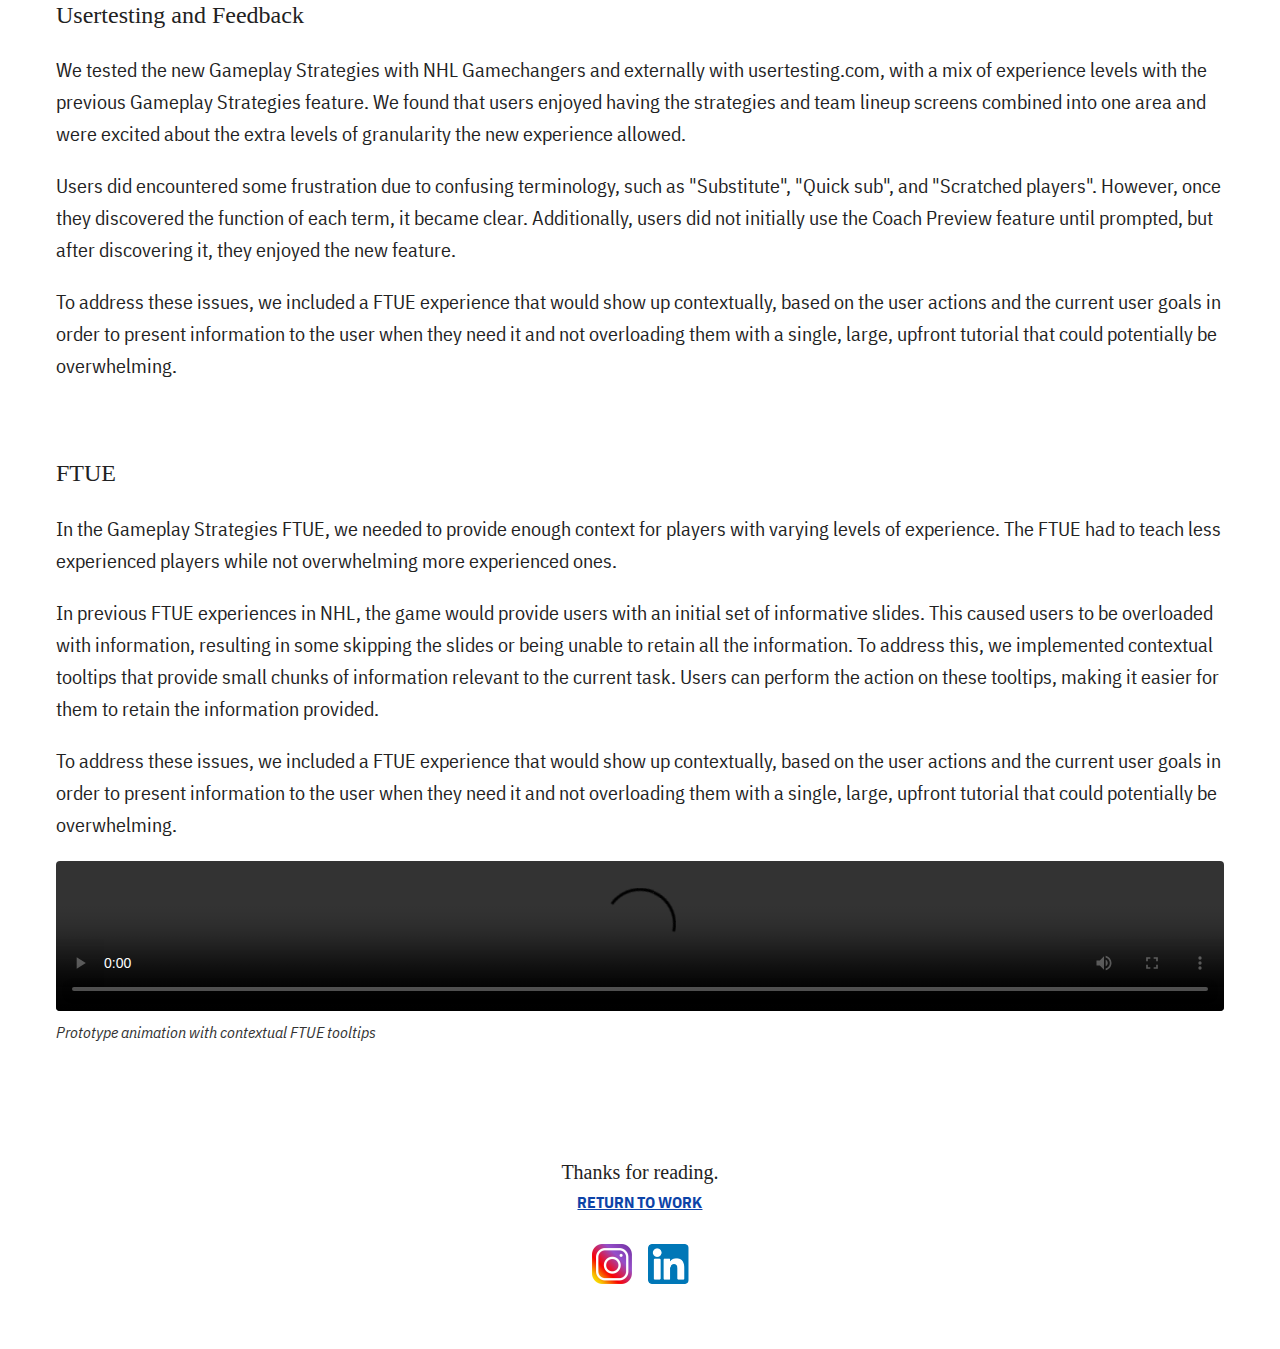
==== commit df837479: "Swapped out large PNGs for smaller JPGs to optimize load times" ====
--- a/gameplay-strategies.html
+++ b/gameplay-strategies.html
@@ -32,7 +32,7 @@
             <p class="browsehappy">You are using an <strong>outdated</strong> browser. Please <a href="#">upgrade your browser</a> to improve your experience.</p>
         <![endif]-->
         <div class="project-image">
-            <img src="Assets/gameplay-strategies/NHL - Strategies - Project Header Image.png" class="project-thumbnails">
+            <img src="Assets/gameplay-strategies/NHL - Strategies - Project Header Image.jpg" class="project-thumbnails">
         </div>
 
         <div class="project-intro">
@@ -46,11 +46,11 @@
             <p>
                 <div class="two-column-row">
                     <div class="column">
-                        <img src="Assets/gameplay-strategies/Legacy Edit Lines.png">
+                        <img src="Assets/gameplay-strategies/Legacy Edit Lines.jpg">
                         <p class="image-footer">Legacy Edit Lines screen</p>
                     </div>
                     <div class="column">
-                        <img src="Assets/gameplay-strategies/Legacy Strategies.png">
+                        <img src="Assets/gameplay-strategies/Legacy Strategies.jpg">
                         <p class="image-footer">Legacy Edit Strategies screen</p>
                     </div>
                 </div>
@@ -76,7 +76,7 @@
                 </p>
             </p>
             <div class="column">
-                <img src="Assets/gameplay-strategies/Legacy Strategies.png">
+                <img src="Assets/gameplay-strategies/Legacy Strategies.jpg">
                 <p class="image-footer">Legacy Edit Strategies screen</p>
             </div>
             <br />
--- a/portfolio-styles.css
+++ b/portfolio-styles.css
@@ -39,6 +39,10 @@
     font-weight: 700;
     color: var(--links-color);
 }
+
+
+
+    
 
 /*Navbar Styling*/
 
@@ -56,7 +60,6 @@
     right: 0px;
     top: 0px;
     margin-top: 0px;
-
 }
 
 .navbar-menu {
@@ -139,6 +142,7 @@
     display: inline-block;
     height: 16px;
     width: 16px;
+    cursor: pointer;
 }
 
 #dark-icon {
@@ -180,315 +184,458 @@
     height: 70vh;
     padding: 64px 48px;
     flex-direction: column;
-    justify-content: center;
-    align-items: center;
-    flex-shrink: 0;
+        justify-content: center;
+        align-items: center;
+        flex-shrink: 0;
+    }
+
+    .hero-intro-container {
+        margin: auto;
+        display: flex;
+        padding: 32px;
+        flex-direction: column;
+        align-items: flex-start;
+        align-self: stretch;
+        gap: 0px;
+        width: 640px;
+    }
+
+    .hero-intro-container p:not(:last-child) {
+        margin-bottom: 16px;
+        margin-top: 0px;
+    }
+
+    .hero-intro-container p:last-child {
+        margin: 0px;
+    }
+
+    #hero-subheader {
+        font-weight: 500;
+    }
+
+    #header {
+        font-family: 'Druk-Wide';
+        font-weight: bold;
+        font-size: 30px;
+        
+    }
+
+    #easports {
+        color: var(--links-color);
+        font-weight: 700;   
+    }
+
+    #resume {
+        color: var(--links-color);
+        font-weight: 700;
+        font-size: 16px;
+        margin-right: 32px;
+    }
+
+    #linkedin {
+        color: var(--links-color);
+        font-weight: 700;
+        font-size: 16px;
+    }
+
+
+    /*Projects Container*/
+
+    .projects {
+        display: flex;
+        max-width: 1528px;
+        height: 100%;
+        margin-left: auto;
+        margin-right: auto;
+        padding: 64px 48px;
+        flex-direction: column;
+        justify-content: center;
+        align-items: center;
+        flex-shrink: 0;
+        
+    }
+
+    .projects-header {
+        display: flex;
+        justify-content: space-between;
+        align-items: center;
+        align-self: stretch;
+        width: 100%;
+    }
+
+    .wide-text {
+        font-family: 'Druk-Wide';
+        font-weight: bold;
+        font-size: 30px;
+        color: var(--font-color);
+        
+    }
+
+    .project-filter {
+        list-style-type: none;
+        font-family: 'IBM Plex Mono', monospace;
+        display: flex;
+        align-items: flex-start;
+        
+    }
+
+    /*
+    .project-filter li:hover {
+        background-color: var(--navhover-bg-color);
+        color: var(--navhover-color);
+        -webkit-transition: all 150ms ease-in-out;
+        -moz-transition: all 150ms ease-in-out;
+        transition: all 150ms ease-in-out;
+    }
+    */
+    .project-filter .filter-button {
+        background-color: var(--background-color);
+        font-family: 'IBM Plex Mono', monospace;
+        font-size: 18px;
+        border: none;
+        padding: 8px 15px 8px 15px;
+        border-radius: 4px;
+    }
+
+    .project-filter .filter-button:not(:last-child) {
+        margin-right: 8px;
+    }
+
+    .project-filter .filter-button:hover {
+        background-color: var(--navhover-bg-color);
+        color: var(--navhover-color);
+        -webkit-transition: all 150ms ease-in-out;
+        -moz-transition: all 150ms ease-in-out;
+        transition: all 150ms ease-in-out;
+        cursor: pointer;
+    }
+
+    .project-filter .filter-button.filter-active {
+        background-color: var(--navhover-bg-color);
+        color: var(--navhover-color);
+    }
+
+    .project-filter .filter-button:not(hover) {
+        background-color: var(--background-color);
+        color: var(--font-color);
+        -webkit-transition: all 150ms ease-in-out;
+        -moz-transition: all 150ms ease-in-out;
+        transition: all 150ms ease-in-out;
+    }
+
+    .project-filter-link {
+        display: none;
+    }
+
+    .project-filter-show {
+        display: block;
+    }
+
+    .project-thumbnails-container {
+        margin-top: 40px;
+    }
+
+    .project-thumbnails-container:hover a {
+        opacity: 0.7;
+        -webkit-transition: opacity 300ms ease-in-out;
+        -moz-transition: opacity 300ms ease-in-out;
+        transition: opacity 300ms ease-in-out;
+    }
+
+    .project-thumbnails-container:not(hover) a {
+        opacity: 1;
+        -webkit-transition: opacity 300ms ease-in-out;
+        -moz-transition: opacity 300ms ease-in-out;
+        transition: opacity 300ms ease-in-out;
+    }
+
+    .project-thumbnails {
+        width: 100%;
+    }
+
+    .project-thumbnails-container a:hover {
+        opacity: 1;
+        -webkit-transition: opacity 300ms ease-in-out;
+        -moz-transition: opacity 300ms ease-in-out;
+        transition: opacity 300ms ease-in-out;
+    }
+
+    /*Footer Styling*/
+
+    .footer {
+        display: flex;
+        max-width: 1528px;
+        height: auto;
+        margin-left: auto;
+        margin-right: auto;
+        padding: 48px 24px;
+        flex-direction: column;
+        justify-content: center;
+        align-items: center;
+        flex-shrink: 0;
+    }
+
+    .footer-text-container {
+        display: flex;
+        flex-direction: column;
+        align-items: flex-start;
+        gap: 8px;
+    }
+
+    #footer-text {
+        color: var(--font-color);
+        font-family: 'Druk-Wide';
+        font-weight: normal;
+        font-size: 20px;
+        font-style: normal;
+        line-height: normal;
+    }
+
+    #back-to-top {
+        color: var(--links-color);
+        font-family: IBM Plex Sans Condensed;
+        font-size: 16px;
+        font-style: normal;
+        font-weight: 700;
+        line-height: normal;
+        text-decoration-line: underline;
+        align-items: center;
+        display: flex;
+        margin: auto;
+    }
+
+    .social-icons {
+        margin-top: 32px;
+        display: flex;
+        align-items: flex-start;
+        gap: 16px;
+    }
+
+    .footer-social-icons {
+        height: 40px;
+        width: auto;
+    }
+
+    /*PROJECT PAGE CSS*/
+    .project-image {
+        margin-top: 130px;
+        max-width: 1528px;
+        margin-left: auto;
+        margin-right: auto;
+        display: flex;
+        flex-direction: column;
+        align-items: center;
+        gap: 10px; 
+        padding: 0px 48px;
+    }
+
+    .project-intro {
+        margin-top: 16px;
+        max-width: 1528px;
+        margin-left: auto;
+        margin-right: auto;
+        padding: 0px 48px;
+    }
+
+    .project-intro img {
+        max-width: 1528px;
+        width: 100%;
+        margin-left:auto;
+        margin-right: auto;
+    }
+
+    .image-footer {
+        font-size: 16px;
+        color: var(--footer-color);
+        margin-top: 0%;
+        font-style: italic;
+    }
+
+    .project-body {
+        padding: 0px 48px;
+        max-width: 1528px;
+        margin-left: auto;
+        margin-right: auto;
+    }
+
+    .project-body img {
+        width: 100%;
+        border-radius: 4px;
+    }
+
+    video {
+        width: 100%;
+        border-radius: 4px;
+    }
+
+    .project-subheader {
+        font-family: 'Druk-Wide';
+        font-size: 24px;
+        color: var(--font-color);
+        
+    }
+
+    strong {
+        color: #F5BD42;
+    }
+
+    /*TWO COLUMN GRID*/
+
+    .two-column-row {
+        display: flex;
+        column-gap: 8px;
+    }
+
+
+    .two-column-row .column {
+        flex: 50%;
+    }
+
+    .two-column-row .column img {
+        width: 100%;
+        border-radius: 4px;
+    }
+
+@media only screen and (max-width: 800px) {
+    html {
+        max-width: 100vw;
+        overflow-x: hidden;
+    }
+
+    body {
+        max-width: 100vw;
+        overflow-x: hidden; 
+    }
+
+    .navbar {
+        position: fixed;
+        font-size: 16px;
+        text-align: center;
+        padding-top: 24px;
+        padding-bottom: 8px;
+        max-width: 100vw;
+        padding-left: 0;
+        padding-right: 0;
+    }
+
+    .navbar-menu {
+        margin-left: auto;
+        margin-right: auto;
+        padding-left: 0;
+        padding-right: 0;
+        max-width: 100vw;
+    }
+
+    .navbar-menu li {
+        padding: 0;
+        margin-left: auto;
+        margin-right: auto;
+    }
+
+    .color-change {
+        display: none;
+    }
+
+    .hero {
+        width: 100vw;
+        max-width: 100vw;
+        padding: 0;
+        margin-left: auto;
+        margin-right: auto;
+    }
+
+    .hero-intro-container {
+        width: 100%;
+        margin-left: auto;
+        margin-right: auto;
+    }
     
-}
-
-.hero-intro-container {
-    margin: auto;
-    display: flex;
-    padding: 32px;
-    flex-direction: column;
-    align-items: flex-start;
-    align-self: stretch;
-    gap: 0px;
-    width: 640px;
-}
-
-.hero-intro-container p:not(:last-child) {
-    margin-bottom: 16px;
-    margin-top: 0px;
-}
-
-.hero-intro-container p:last-child {
-    margin: 0px;
-}
-
-#hero-subheader {
-    font-weight: 500;
-}
-
-#header {
-    font-family: 'Druk-Wide';
-    font-weight: bold;
-    font-size: 30px;
+    .hero #header {
+        font-size: 18px;
+        width: 100%;
+        max-width: 100%;
+        margin-left: auto;
+        margin-right: auto;
+    }
+
+    .hero p {
+        font-size: 16px;
+        max-width: 70%;
+        width: 100%;
+    }
+
+    .wide-text {
+        font-size: 18px;
+        width: 100%;
+        max-width: 100%;
+        margin-left: auto;
+        margin-right: auto;
+    }
+    .projects {
+        padding: 0px;
+        margin-left: auto;
+        margin-right: auto;
+    }
+
+    .projects-header {
+        width: 100%;
+        max-width: 100%;
+        margin-left: auto;
+        margin-right: auto;
+    }
+
+    .project-filter {
+        display: none;
+    }
+
+    .project-thumbnails-container {
+        margin-top: 8px;
+    }
     
-}
-
-#easports {
-    color: var(--links-color);
-    font-weight: 700;   
-}
-
-#resume {
-    color: var(--links-color);
-    font-weight: 700;
-    font-size: 16px;
-    margin-right: 32px;
-}
-
-#linkedin {
-    color: var(--links-color);
-    font-weight: 700;
-    font-size: 16px;
-}
-
-
-/*Projects Container*/
-
-.projects {
-    display: flex;
-    max-width: 1528px;
-    height: 100%;
-    margin-left: auto;
-    margin-right: auto;
-    padding: 64px 48px;
-    flex-direction: column;
-    justify-content: center;
-    align-items: center;
-    flex-shrink: 0;
-    
-}
-
-.projects-header {
-    display: flex;
-    justify-content: space-between;
-    align-items: center;
-    align-self: stretch;
-    width: 100%;
-}
-
-.wide-text {
-    font-family: 'Druk-Wide';
-    font-weight: bold;
-    font-size: 30px;
-    color: var(--font-color);
-    
-}
-
-.project-filter {
-    list-style-type: none;
-    font-family: 'IBM Plex Mono', monospace;
-    display: flex;
-    align-items: flex-start;
-    
-}
-
-/*
-.project-filter li:hover {
-    background-color: var(--navhover-bg-color);
-    color: var(--navhover-color);
-    -webkit-transition: all 150ms ease-in-out;
-    -moz-transition: all 150ms ease-in-out;
-    transition: all 150ms ease-in-out;
-}
-*/
-.project-filter .filter-button {
-    background-color: var(--background-color);
-    font-family: 'IBM Plex Mono', monospace;
-    font-size: 18px;
-    border: none;
-    padding: 8px 15px 8px 15px;
-    border-radius: 4px;
-}
-
-.project-filter .filter-button:not(:last-child) {
-    margin-right: 8px;
-}
-
-.project-filter .filter-button:hover {
-    background-color: var(--navhover-bg-color);
-    color: var(--navhover-color);
-    -webkit-transition: all 150ms ease-in-out;
-    -moz-transition: all 150ms ease-in-out;
-    transition: all 150ms ease-in-out;
-    cursor: pointer;
-}
-
-.project-filter .filter-button.filter-active {
-    background-color: var(--navhover-bg-color);
-    color: var(--navhover-color);
-}
-
-.project-filter .filter-button:not(hover) {
-    background-color: var(--background-color);
-    color: var(--font-color);
-    -webkit-transition: all 150ms ease-in-out;
-    -moz-transition: all 150ms ease-in-out;
-    transition: all 150ms ease-in-out;
-}
-
-.project-filter-link {
-    display: none;
-}
-
-.project-filter-show {
-    display: block;
-}
-
-.project-thumbnails-container {
-    margin-top: 40px;
-}
-
-.project-thumbnails-container:hover a {
-    opacity: 0.7;
-    -webkit-transition: opacity 300ms ease-in-out;
-    -moz-transition: opacity 300ms ease-in-out;
-    transition: opacity 300ms ease-in-out;
-}
-
-.project-thumbnails-container:not(hover) a {
-    opacity: 1;
-    -webkit-transition: opacity 300ms ease-in-out;
-    -moz-transition: opacity 300ms ease-in-out;
-    transition: opacity 300ms ease-in-out;
-}
-
-.project-thumbnails {
-    width: 100%;
-}
-
-.project-thumbnails-container a:hover {
-    opacity: 1;
-    -webkit-transition: opacity 300ms ease-in-out;
-    -moz-transition: opacity 300ms ease-in-out;
-    transition: opacity 300ms ease-in-out;
-}
-
-/*Footer Styling*/
-
-.footer {
-    display: flex;
-    max-width: 1528px;
-    height: auto;
-    margin-left: auto;
-    margin-right: auto;
-    padding: 48px 24px;
-    flex-direction: column;
-    justify-content: center;
-    align-items: center;
-    flex-shrink: 0;
-}
-
-.footer-text-container {
-    display: flex;
-    flex-direction: column;
-    align-items: flex-start;
-    gap: 8px;
-}
-
-#footer-text {
-    color: var(--font-color);
-    font-family: 'Druk-Wide';
-    font-weight: normal;
-    font-size: 20px;
-    font-style: normal;
-    line-height: normal;
-}
-
-#back-to-top {
-    color: var(--links-color);
-    font-family: IBM Plex Sans Condensed;
-    font-size: 16px;
-    font-style: normal;
-    font-weight: 700;
-    line-height: normal;
-    text-decoration-line: underline;
-    align-items: center;
-    display: flex;
-    margin: auto;
-}
-
-.social-icons {
-    margin-top: 32px;
-    display: flex;
-    align-items: flex-start;
-    gap: 16px;
-}
-
-.footer-social-icons {
-    height: 40px;
-    width: auto;
-}
-
-/*PROJECT PAGE CSS*/
-.project-image {
-    margin-top: 130px;
-    max-width: 1528px;
-    margin-left: auto;
-    margin-right: auto;
-    display: flex;
-    flex-direction: column;
-    align-items: center;
-    gap: 10px; 
-    padding: 0px 48px;
-}
-
-.project-intro {
-    margin-top: 16px;
-    max-width: 1528px;
-    margin-left: auto;
-    margin-right: auto;
-    padding: 0px 48px;
-}
-
-.project-intro img {
-    max-width: 1528px;
-    width: 100%;
-    margin-left:auto;
-    margin-right: auto;
-}
-
-.image-footer {
-    font-size: 16px;
-    color: var(--footer-color);
-    margin-top: 0%;
-    font-style: italic;
-}
-
-.project-body {
-    padding: 0px 48px;
-    max-width: 1528px;
-    margin-left: auto;
-    margin-right: auto;
-}
-
-.project-body img {
-    width: 100%;
-    border-radius: 4px;
-}
-
-video {
-    width: 100%;
-    border-radius: 4px;
-}
-
-.project-subheader {
-    font-family: 'Druk-Wide';
-    font-size: 24px;
-    color: var(--font-color);
-    
-}
-
-strong {
-    color: #F5BD42;
-}
-
-/*TWO COLUMN GRID*/
-
-.two-column-row {
-    display: flex;
-    column-gap: 8px;
-}
-
-
-.two-column-row .column {
-    flex: 50%;
-}
-
-.two-column-row .column img {
-    width: 100%;
-    border-radius: 4px;
+    #footer-text {
+        font-size: 18px;
+    }
+
+    /* Project Page CSS */
+
+    .navbar-arrow {
+        display: none;
+    }
+
+    .navbar-item-active {
+        display: none;
+    }
+
+    .project-image {
+        margin-top: 80px;
+        max-width: 100%;
+        width: 100%;
+        padding: 0;
+    }
+
+    .project-intro {
+        width: 90%;
+        max-width: 100%;
+        margin-left: auto;
+        margin-right: auto;
+        padding-left: 8px;
+        padding-right: 8px;
+        font-size: 16px;
+    }
+
+    .project-intro .wide-text {
+        font-size: 18px;
+    }
+
+    .project-body {
+        width: 90%;
+        max-width: 100%;
+        padding-left: 8px;
+        padding-right: 8px;
+        font-size: 16px;
+    }
+
+    .project-subheader {
+        font-size: 18px;
+    }
 }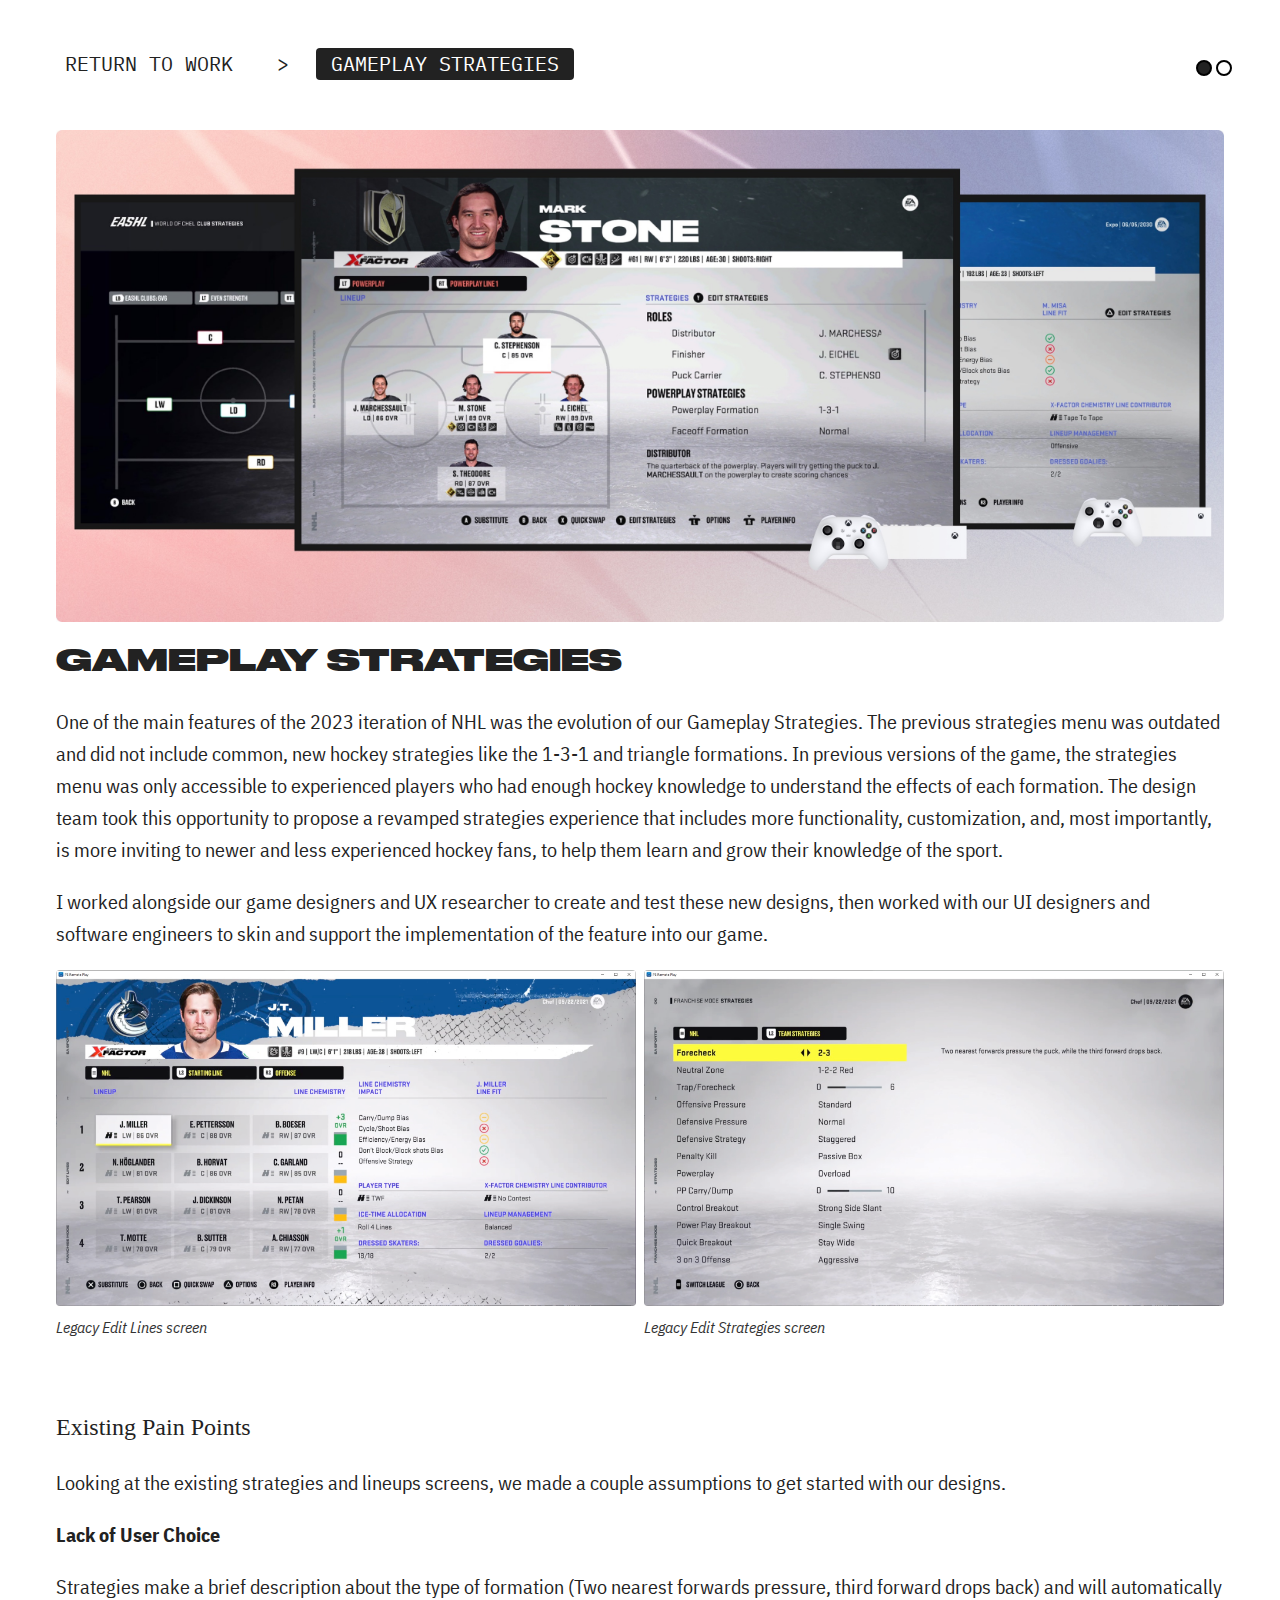
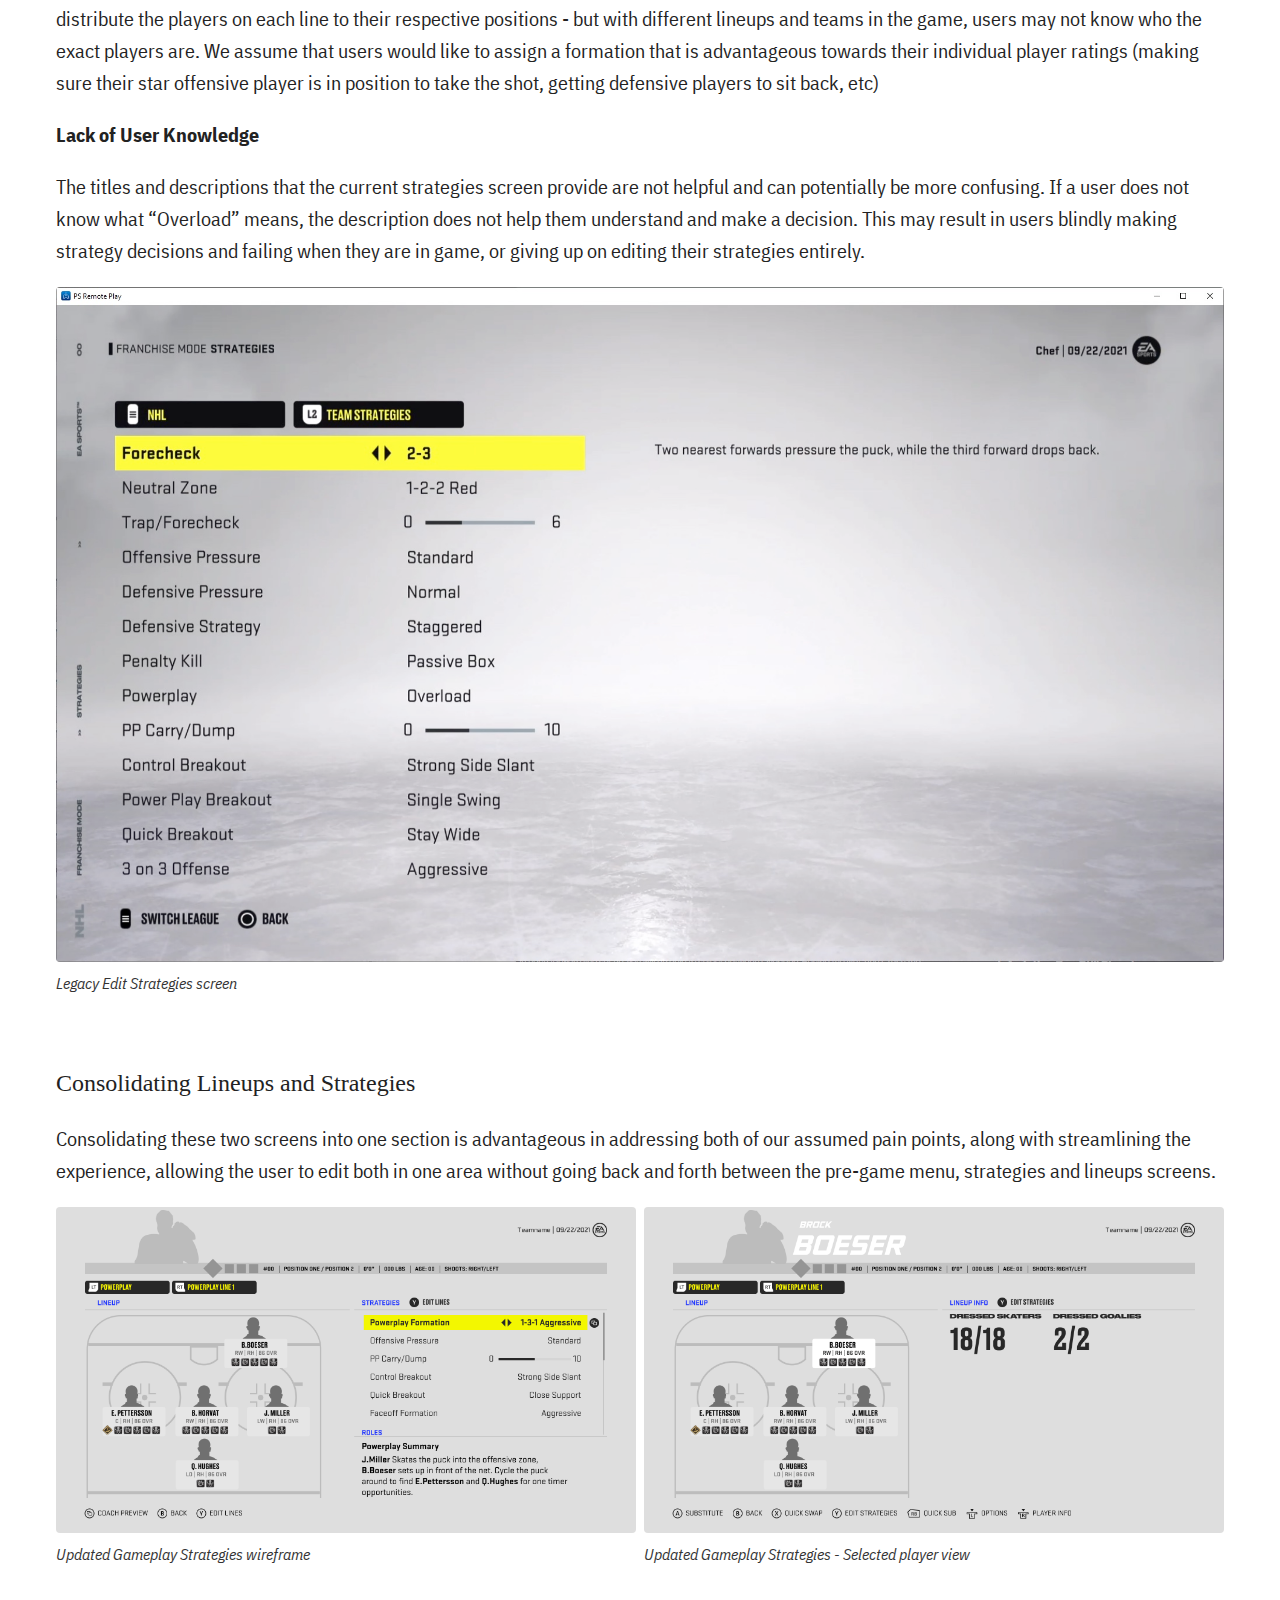
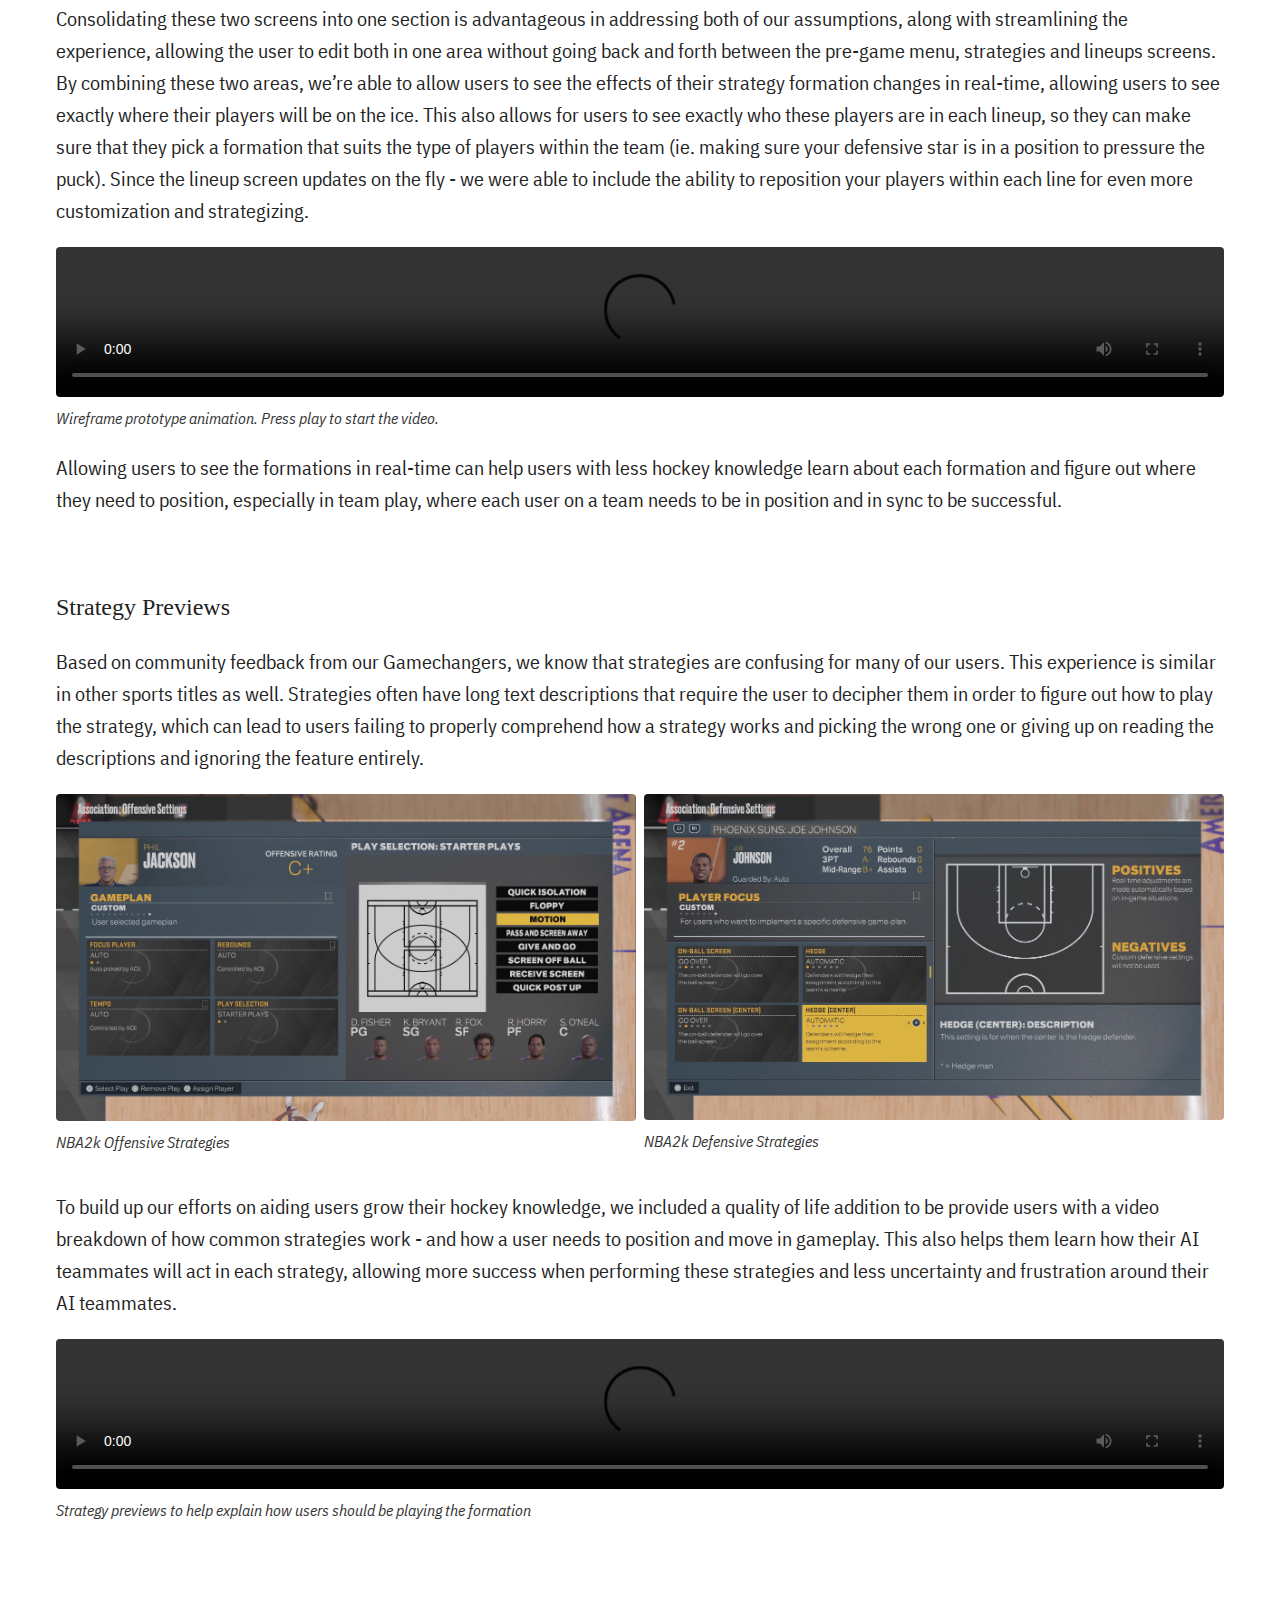
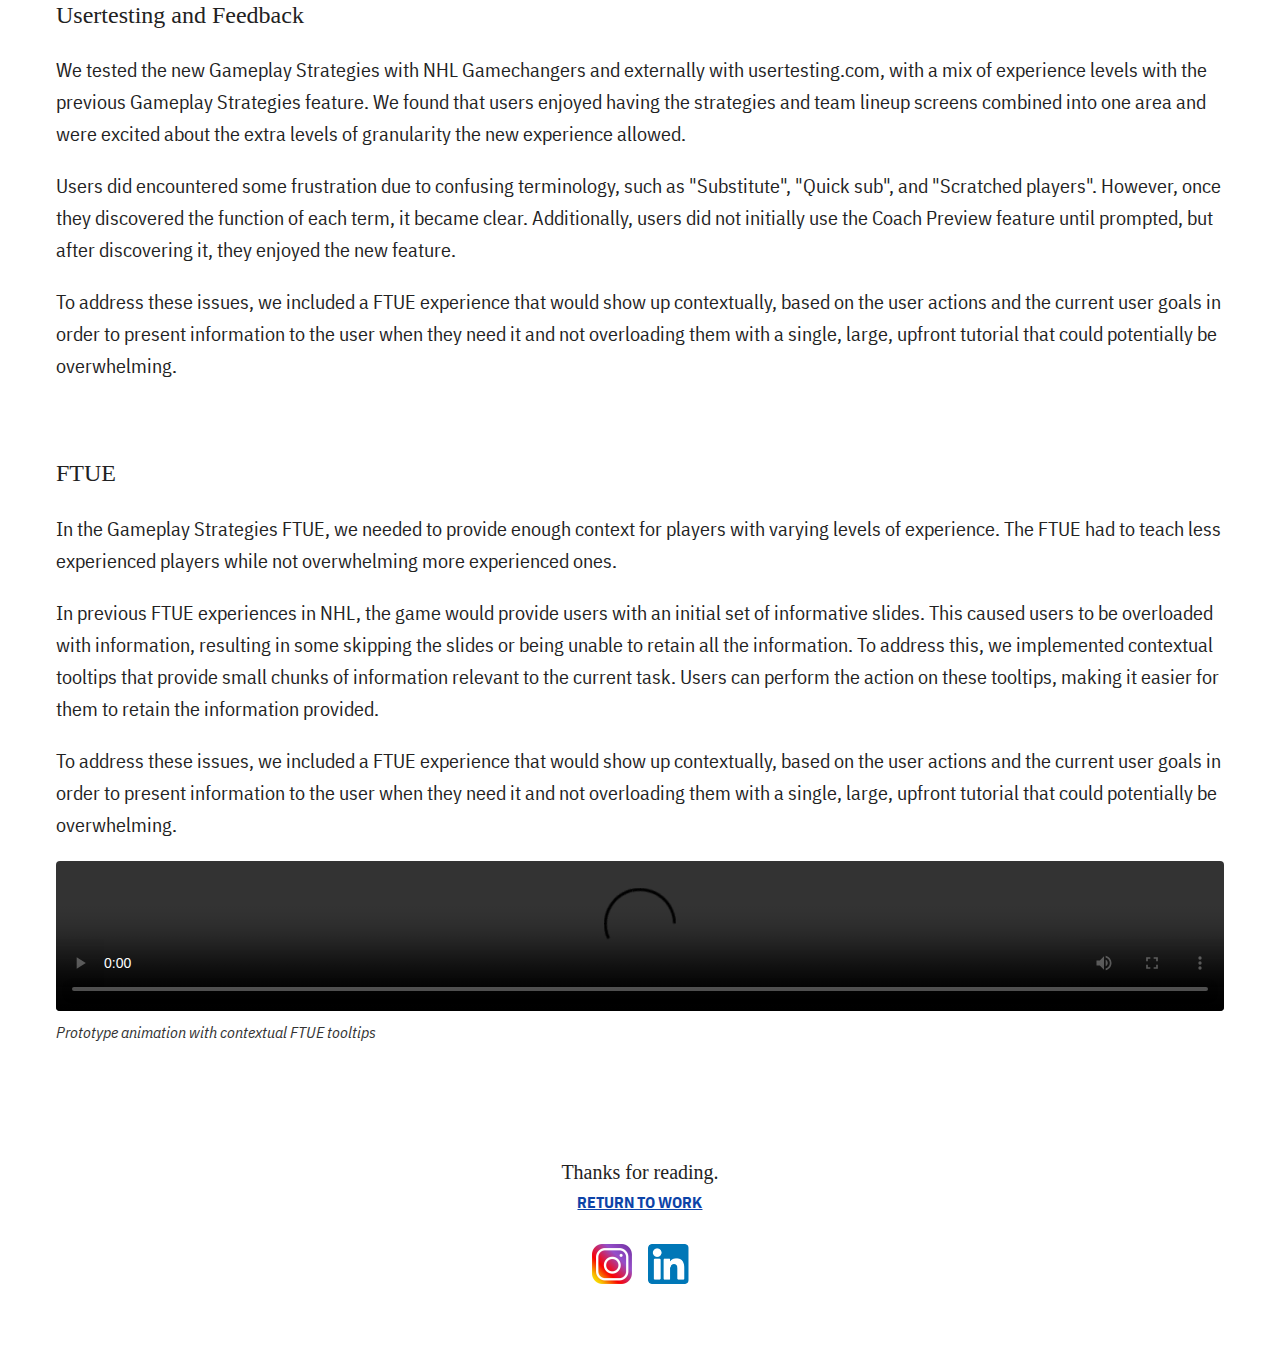
==== commit f0faab05: "Added code to the index to include mobile and desktop thumbnail swapping" ====
--- a/gameplay-strategies.html
+++ b/gameplay-strategies.html
@@ -2,7 +2,7 @@
 <!--[if lt IE 7]>      <html class="no-js lt-ie9 lt-ie8 lt-ie7"> <![endif]-->
 <!--[if IE 7]>         <html class="no-js lt-ie9 lt-ie8"> <![endif]-->
 <!--[if IE 8]>         <html class="no-js lt-ie9"> <![endif]-->
-<!--[if gt IE 8]>      <html class="no-js"> <!--<![endif]-->
+<!--[if gt IE 8]>      <html class="no-js"> <![endif]-->
 <html class="theme-light">
     <head>
         <meta charset="utf-8">
--- a/portfolio-styles.css
+++ b/portfolio-styles.css
@@ -10,6 +10,16 @@
     src: url(/fonts/Druk-Wide-Medium.ttf);
     font-weight: normal;
     font-style: normal;
+}
+
+@media only screen and (min-width: 571px) {
+    .desktop-thumbnails {
+        display: block;
+    }
+
+    .mobile-thumbnails {
+        display: none;
+    }
 }
 
 /*Theme Setup*/
@@ -496,7 +506,7 @@
         border-radius: 4px;
     }
 
-@media only screen and (max-width: 800px) {
+@media only screen and (max-width: 570px) {
     html {
         max-width: 100vw;
         overflow-x: hidden;
@@ -505,6 +515,19 @@
     body {
         max-width: 100vw;
         overflow-x: hidden; 
+    }
+
+    .mobile-thumbnails {
+        display: block;
+
+    }
+
+    .mobile-thumbnails:not(last-child) {
+        padding-bottom: 8px;
+    }
+
+    .desktop-thumbnails {
+        display: none;
     }
 
     .navbar {
